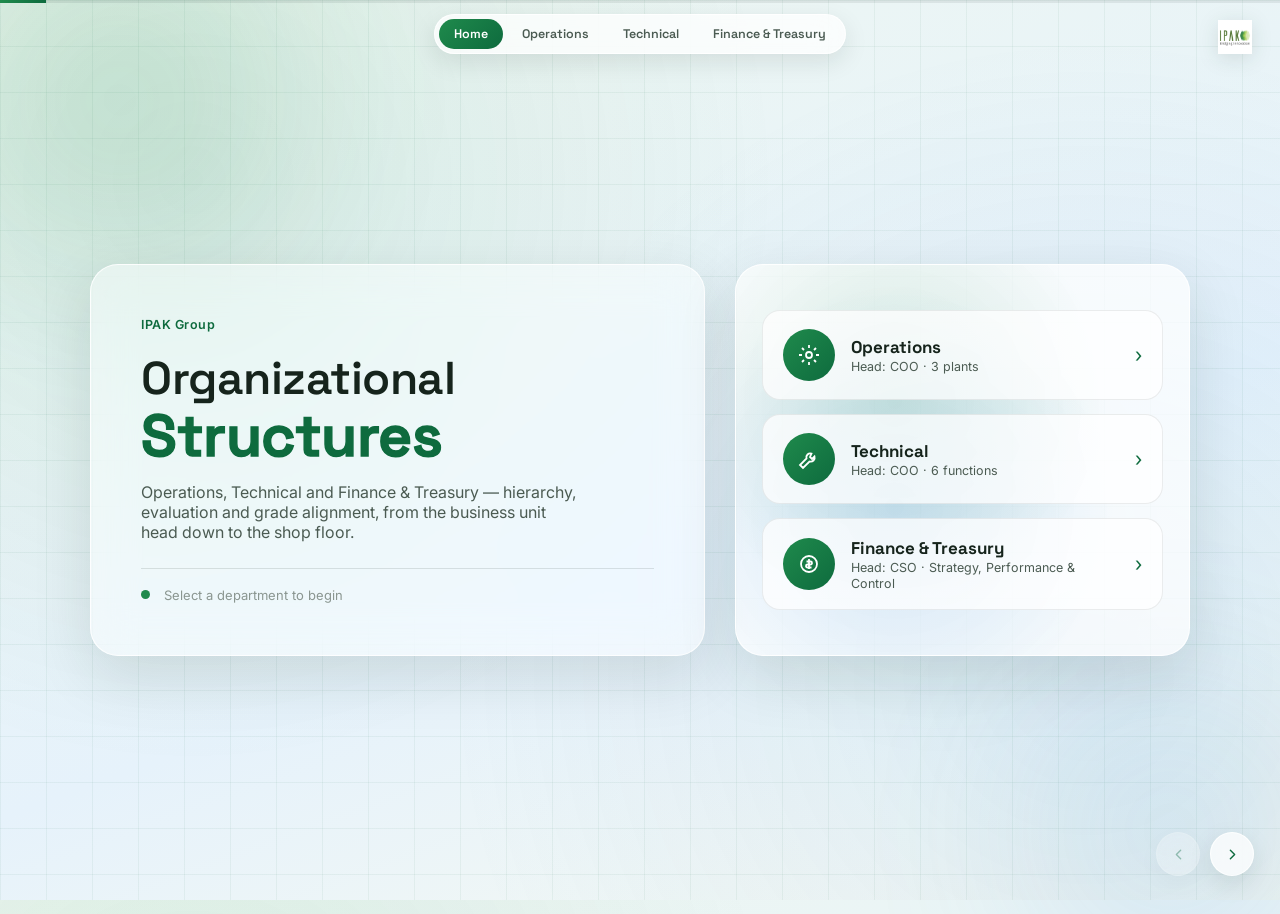
==== index.html @ 8508b347 "Add files via upload" ====
<!DOCTYPE html>
<html lang="en">
<head>
<meta charset="UTF-8">
<meta name="viewport" content="width=device-width, initial-scale=1, viewport-fit=cover">
<title>IPAK — Organizational Structures</title>
<link rel="preconnect" href="https://fonts.googleapis.com">
<link rel="preconnect" href="https://fonts.gstatic.com" crossorigin>
<link href="https://fonts.googleapis.com/css2?family=Space+Grotesk:wght@400;500;600;700&family=Inter:wght@400;500;600;700&display=swap" rel="stylesheet">
<style>
  :root{
    --bg-1:#eef7f1; --bg-2:#e6f2fb; --bg-3:#f7faf1;
    --glass: rgba(255,255,255,0.52);
    --glass-strong: rgba(255,255,255,0.74);
    --glass-border: rgba(255,255,255,0.85);
    --ink:#16241c; --ink-soft:#4b5b52; --ink-faint:#8a9690;
    --accent:#1f8a4c; --accent-2:#0e6b3e; --accent-light:#8fd6a8;
    --accent-soft: rgba(31,138,76,0.12);
    --line: rgba(22,36,28,0.12);
    --shadow: 0 20px 60px rgba(15,40,25,0.12);
    --blue:#3c8cdc;
    color-scheme: light;
  }
  :root[data-theme="dark"]{ --bg-1:#eef7f1; --bg-2:#e6f2fb; --bg-3:#f7faf1; }
  *{box-sizing:border-box; margin:0; padding:0;}
  html{ scroll-padding-top: env(safe-area-inset-top, 0px); height:100%; }
  body{
    height:100%; font-family:'Inter', system-ui, sans-serif; color:var(--ink);
    background:
      radial-gradient(circle at 15% 20%, rgba(31,138,76,0.10), transparent 45%),
      radial-gradient(circle at 85% 75%, rgba(60,140,220,0.10), transparent 50%),
      linear-gradient(160deg, var(--bg-1), var(--bg-2) 60%, var(--bg-3));
    overflow:hidden;
    padding-top: env(safe-area-inset-top, 0px);
    padding-bottom: env(safe-area-inset-bottom, 0px);
  }
  h1,h2,h3,.display{ font-family:'Space Grotesk', system-ui, sans-serif; font-weight:600; letter-spacing:-0.01em; }

  .blueprint-grid{ position:fixed; inset:0; z-index:0; pointer-events:none;
    background-image: linear-gradient(rgba(14,107,62,0.055) 1px, transparent 1px), linear-gradient(90deg, rgba(14,107,62,0.055) 1px, transparent 1px);
    background-size: 46px 46px; }
  .structure-mark{ position:fixed; left:-86px; top:50%; transform:translateY(-50%) rotate(-90deg); transform-origin:left center;
    font-family:'Space Grotesk',sans-serif; font-weight:700; font-size:132px; letter-spacing:0.1em;
    color:rgba(14,107,62,0.05); z-index:0; pointer-events:none; white-space:nowrap; }

  .blob{ position:fixed; border-radius:50%; filter:blur(70px); opacity:0.5; pointer-events:none; z-index:0; transition: transform 1.2s cubic-bezier(.2,.8,.2,1); }
  .blob-a{ width:520px; height:520px; top:-160px; left:-140px; background:radial-gradient(circle, rgba(31,138,76,0.35), transparent 70%); }
  .blob-b{ width:460px; height:460px; bottom:-160px; right:-120px; background:radial-gradient(circle, rgba(60,140,220,0.30), transparent 70%); }
  .blob-c{ width:340px; height:340px; top:40%; left:60%; background:radial-gradient(circle, rgba(31,138,76,0.18), transparent 70%); }

  .progress-rail{ position:fixed; top: env(safe-area-inset-top, 0px); left:0; right:0; height:3px; background:rgba(22,36,28,0.08); z-index:50; }
  .progress-fill{ height:100%; background:linear-gradient(90deg, var(--accent), var(--accent-2)); transition: width .5s cubic-bezier(.2,.8,.2,1); }

  .logo-mark{ position:fixed; top: calc(env(safe-area-inset-top, 0px) + 20px); right: 28px; z-index:60; }
  .logo-mark img{ height:34px; display:block; filter: drop-shadow(0 4px 10px rgba(15,40,25,0.12)); }

  .deck{ position:relative; height:100%; width:100%; z-index:1; }
  .slide{
    position:absolute; inset:0; display:flex; align-items:center; justify-content:center;
    padding: 86px 90px 66px; opacity:0; visibility:hidden;
    transform: translateY(18px) scale(0.99);
    transition: opacity .55s cubic-bezier(.2,.8,.2,1), transform .55s cubic-bezier(.2,.8,.2,1), visibility 0s linear .55s;
  }
  .slide.active{ opacity:1; visibility:visible; transform:translateY(0) scale(1); transition: opacity .55s cubic-bezier(.2,.8,.2,1), transform .55s cubic-bezier(.2,.8,.2,1), visibility 0s; }
  .card{
    width:100%; max-width:1220px; max-height:100%;
    background:var(--glass); border:1px solid var(--glass-border); border-radius:28px;
    backdrop-filter: blur(22px) saturate(140%); -webkit-backdrop-filter: blur(22px) saturate(140%);
    box-shadow: var(--shadow); padding:46px 58px; overflow-y:auto; position:relative;
  }
  .card::-webkit-scrollbar{ width:8px; }
  .card::-webkit-scrollbar-thumb{ background:rgba(22,36,28,0.15); border-radius:8px; }

  .eyebrow{ font-size:13px; color:var(--accent-2); font-weight:600; display:flex; align-items:center; gap:10px; margin-bottom:10px; }
  .eyebrow .num{ width:26px; height:26px; border-radius:8px; background:var(--accent-soft); display:flex; align-items:center; justify-content:center; font-size:12px; font-family:'Space Grotesk', sans-serif; font-weight:700; color:var(--accent-2); }
  .slide h2{ font-size:30px; line-height:1.15; margin-bottom:4px; color:var(--ink); }
  .slide .sub{ color:var(--ink-soft); font-size:14.5px; margin-bottom:22px; max-width:76ch; }

  /* ===== Title slide ===== */
  .s-title.s-title.s-title.s-title .card{ padding:0; background:transparent; border:none; box-shadow:none; backdrop-filter:none; overflow:visible; }
  .title-grid{ display:grid; grid-template-columns: 1.15fr 0.85fr; gap:30px; align-items:center; height:100%; max-height:600px; }
  .title-glass{ background:var(--glass); border:1px solid var(--glass-border); border-radius:28px; backdrop-filter: blur(22px) saturate(140%); -webkit-backdrop-filter: blur(22px) saturate(140%); box-shadow: var(--shadow); padding:52px 50px; }
  .title-mark{ font-size:12.5px; font-weight:600; color:var(--accent-2); letter-spacing:0.04em; margin-bottom:22px; }
  .s-title.s-title.s-title.s-title h1{ font-size:46px; line-height:1.08; color:var(--ink); margin-bottom:14px; }
  .s-title.s-title.s-title.s-title .title-sub{ font-size:16px; color:var(--ink-soft); max-width:44ch; margin-bottom:26px; }
  .title-foot{ display:flex; align-items:center; gap:14px; border-top:1px solid var(--line); padding-top:18px; }
  .title-foot .pip{ width:9px; height:9px; border-radius:50%; background:var(--accent); }
  .title-foot span{ font-size:13px; color:var(--ink-faint); }

  .s-title.s-title.s-title.s-title h1{ position:relative; }
  .s-title.s-title.s-title.s-title h1 .word-struct{ display:block; font-size:1.28em; color:var(--accent-2);
    -webkit-text-stroke: 1.5px var(--accent-2); position:relative; }
  .s-title.s-title.s-title.s-title h1 .word-struct .fill{ position:absolute; inset:0; overflow:hidden; width:0; color:var(--accent-2);
    -webkit-text-stroke:0; transition: width 1.3s cubic-bezier(.2,.8,.2,1) .3s; white-space:nowrap; }
  .slide.active .s-title.s-title.s-title.s-title h1 .word-struct .fill{ width:100%; }

  .tower-wrap{ display:flex; flex-direction:column; align-items:stretch; justify-content:center; gap:12px; background:var(--glass-strong); border:1px solid var(--glass-border); border-radius:28px; box-shadow: var(--shadow); padding:42px 40px; height:100%; position:relative; overflow:hidden; }
  .tower-wrap .tower-label{ font-family:'Space Grotesk',sans-serif; font-size:11.5px; letter-spacing:0.1em; color:var(--accent-2); font-weight:600; margin-bottom:8px; text-transform:uppercase; }
  .tower-bar{ height:24px; border-radius:6px; border:2px solid var(--accent); position:relative;
    background:repeating-linear-gradient(135deg, rgba(31,138,76,0.10) 0 6px, rgba(31,138,76,0.03) 6px 12px);
    transform: scaleX(0); transform-origin:left center; transition: transform .6s cubic-bezier(.2,.8,.2,1); }
  .slide.active .tower-bar{ transform: scaleX(1); }
  .tower-bar::before{ content:''; position:absolute; left:-10px; top:50%; width:8px; height:2px; background:var(--accent); }
  .tower-cap{ margin-top:10px; font-size:12px; color:var(--ink-faint); }

  /* ===== Icon grid (philosophy) ===== */
  .icon-grid{ display:grid; grid-template-columns:repeat(5,1fr); gap:16px; }
  .icon-card{
    background:var(--glass-strong); border:1px solid rgba(22,36,28,0.08); border-radius:18px;
    padding:22px 16px; text-align:center; display:flex; flex-direction:column; align-items:center; gap:12px;
    opacity:0; transform:translateY(14px); transition: opacity .5s ease, transform .5s ease;
  }
  .slide.active .icon-card{ opacity:1; transform:translateY(0); }
  .icon-card:nth-child(1){ transition-delay:.05s; } .icon-card:nth-child(2){ transition-delay:.13s; }
  .icon-card:nth-child(3){ transition-delay:.21s; } .icon-card:nth-child(4){ transition-delay:.29s; }
  .icon-card:nth-child(5){ transition-delay:.37s; }
  .icon-circle{ width:52px; height:52px; border-radius:50%; background:linear-gradient(135deg, var(--accent), var(--accent-2)); display:flex; align-items:center; justify-content:center; }
  .icon-circle svg{ width:24px; height:24px; stroke:#fff; fill:none; stroke-width:1.8; }
  .icon-card b{ font-family:'Space Grotesk',sans-serif; font-size:14px; color:var(--ink); font-weight:600; }
  .icon-card span{ font-size:12px; color:var(--ink-soft); line-height:1.4; }

  /* ===== Flow (organizational cascade) ===== */
  .flow2{ display:flex; flex-direction:column; gap:0; position:relative; }
  .flow2-line{ position:absolute; left:27px; top:26px; bottom:26px; width:2px; background:var(--line); }
  .flow2-line-fill{ position:absolute; left:27px; top:26px; width:2px; height:0; background:linear-gradient(var(--accent), var(--accent-2)); transition: height 1.3s cubic-bezier(.2,.8,.2,1); }
  .slide.active .flow2-line-fill{ height: calc(100% - 52px); }
  .flow2-step{ display:flex; align-items:center; gap:16px; padding:9px 0; position:relative; z-index:1;
    opacity:0; transform:translateX(-18px); transition: opacity .5s ease, transform .5s ease; }
  .slide.active .flow2-step{ opacity:1; transform:translateX(0); }
  .flow2-step .tier{ width:54px; height:54px; border-radius:14px; flex:0 0 auto; background:var(--glass-strong); border:2px solid var(--accent); color:var(--accent-2); display:flex; align-items:center; justify-content:center; font-family:'Space Grotesk', sans-serif; font-weight:700; font-size:12px; }
  .flow2-step .txt{ background:var(--glass-strong); border:1px solid rgba(22,36,28,0.08); border-radius:12px; padding:9px 16px; flex:1; }
  .flow2-step .txt b{ display:block; font-size:14px; color:var(--ink); font-family:'Space Grotesk',sans-serif; font-weight:600; }
  .flow2-step .txt span{ font-size:12px; color:var(--ink-soft); }

  /* ===== Pyramid (roles) ===== */
  .pyramid{ display:flex; flex-direction:column; align-items:center; gap:6px; }
  .pyr-row{
    display:flex; align-items:center; justify-content:center; gap:10px;
    padding:11px 22px; border-radius:12px; color:#fff;
    font-family:'Space Grotesk',sans-serif; font-weight:600; font-size:13.5px;
    box-shadow: 0 8px 20px rgba(15,40,25,0.12);
    transform: scaleX(0); transform-origin:center; transition: transform .5s cubic-bezier(.2,.8,.2,1);
  }
  .slide.active .pyr-row{ transform: scaleX(1); }
  .pyr-row span.name{ font-weight:400; font-size:12px; opacity:0.92; }
  .pyr-1{ width:34%; background:linear-gradient(90deg,#0e6b3e,#1f8a4c); }
  .pyr-2{ width:46%; background:linear-gradient(90deg,#15804a,#2b9a5c); }
  .pyr-3{ width:58%; background:linear-gradient(90deg,#1f8a4c,#3aa869); }
  .pyr-4{ width:72%; background:linear-gradient(90deg,#2b9a5c,#54b881); }
  .pyr-5{ width:88%; background:linear-gradient(90deg,#3aa869,#7cc99b); color:#0e2116; }
  .pyr-row.wrap{ flex-wrap:wrap; row-gap:4px; }

  /* ===== Vertical animated infographic (definitions) ===== */
  .vert-info{ position:relative; display:flex; flex-direction:column; gap:16px; }
  .vert-line{ position:absolute; left:21px; top:22px; bottom:22px; width:2px; background:var(--line); }
  .vert-line-fill{ position:absolute; left:21px; top:22px; width:2px; height:0; background:linear-gradient(var(--accent), var(--accent-2)); transition: height 1.5s cubic-bezier(.2,.8,.2,1); }
  .slide.active .vert-line-fill{ height: calc(100% - 44px); }
  .vinfo-item{ display:flex; gap:16px; align-items:flex-start; position:relative; z-index:1;
    opacity:0; transform:translateX(-22px); transition: opacity .5s ease, transform .5s ease; }
  .slide.active .vinfo-item{ opacity:1; transform:translateX(0); }
  .vinfo-node{ width:44px; height:44px; border-radius:50%; flex:0 0 auto;
    background:linear-gradient(135deg, var(--accent), var(--accent-2));
    display:flex; align-items:center; justify-content:center;
    box-shadow:0 8px 18px rgba(15,40,25,0.18);
    transform:scale(0.4); transition: transform .45s cubic-bezier(.34,1.56,.64,1); }
  .slide.active .vinfo-node{ transform:scale(1); }
  .vinfo-node svg{ width:20px; height:20px; stroke:#fff; fill:none; stroke-width:1.8; }
  .vinfo-content{ background:var(--glass-strong); border:1px solid rgba(22,36,28,0.08); border-radius:14px; padding:11px 18px; flex:1; }
  .vinfo-content b{ display:block; font-family:'Space Grotesk',sans-serif; font-weight:600; font-size:14px; color:var(--ink); margin-bottom:3px; }
  .vinfo-content span{ font-size:12.5px; color:var(--ink-soft); line-height:1.45; }

    /* ===== Title slide artwork (no text) ===== */
  .tower-wrap{ align-items:center; }
  .tower-wrap svg.tw-art.tw-hero{ display:block; width:100%; max-width:380px; height:auto; }
  .tw-hero .tw-beam{ stroke:url(#hBeam); }
  .slide.active .tw-hero:not(.on) .tw-slab{ opacity:0; transform:translateY(-34px); transition:none; }
  .slide.active .tw-hero:not(.on) .tw-beam{ opacity:0; animation:none; transition:none; }
  .slide.active .tw-hero:not(.on) .tw-packet{ animation:none; opacity:0; }

  /* ===== Slide 2: layered tower artwork ===== */
  .tw{ display:grid; grid-template-columns:430px 1fr; gap:8px; align-items:start; }
  .tw-art{ width:430px; height:390px; overflow:visible; }
  .tw-slab{ opacity:0; transform:translateY(-34px); transition:opacity .55s ease, transform .7s cubic-bezier(.34,1.3,.64,1); transition-delay:calc(var(--i) * .15s + .1s); }
  .slide.active .tw-slab{ opacity:1; transform:none; }
  .tw-beam{ stroke:url(#twBeam); stroke-width:3; stroke-dasharray:5 9; stroke-linecap:round; opacity:0; transition:opacity .6s ease .9s; }
  .slide.active .tw-beam{ opacity:1; animation:twDash 1.1s linear infinite; }
  @keyframes twDash{ to{ stroke-dashoffset:-14; } }
  .tw-packet{ fill:#fff; stroke:var(--accent); stroke-width:2; opacity:0; filter:drop-shadow(0 0 6px rgba(31,138,76,.8)); }
  .slide.active .tw-packet{ animation:twDrop 2.8s cubic-bezier(.5,0,.5,1) 1.3s infinite; }
  @keyframes twDrop{ 0%{ transform:translateY(0); opacity:0; } 10%{ opacity:1; } 90%{ opacity:1; } 100%{ transform:translateY(322px); opacity:0; } }
  .tw-list{ margin-top:13px; }
  .tw-row{ height:54px; display:flex; flex-direction:column; justify-content:center; padding-left:6px;
    opacity:0; transform:translateX(-14px); transition:opacity .5s ease, transform .5s ease; transition-delay:calc(var(--i) * .15s + .3s); }
  .slide.active .tw-row{ opacity:1; transform:none; }
  .tw-row b{ font-family:'Space Grotesk',sans-serif; font-weight:600; font-size:15.5px; color:var(--ink); }
  .tw-row span{ font-size:12.5px; color:var(--ink-soft); }
  .tw-n{ display:none; }
  @media (max-width:900px){
    .tw{ grid-template-columns:1fr; } .tw-art{ display:none; } .tw-list{ margin-top:0; }
    .tw-row{ flex-direction:row; align-items:center; gap:12px; flex-wrap:wrap; height:auto; padding:9px 0; }
    .tw-n{ display:flex; width:34px; height:34px; border-radius:10px; align-items:center; justify-content:center; background:var(--accent-soft); color:var(--accent-2); font:700 12px 'Space Grotesk',sans-serif; }
  }
  @media (prefers-reduced-motion: reduce){ .tw-slab,.tw-row,.tw-beam{ transition:none !important; } .tw-beam,.tw-packet{ animation:none !important; } }

  /* ===== Slide 3: vertical flow infographic ===== */
  .ig{ position:relative; display:flex; flex-direction:column; gap:10px; }
  .ig-spine{ position:absolute; left:20px; top:22px; bottom:22px; width:4px; border-radius:4px; background:var(--line); overflow:hidden; }
  .ig-spine::before{ content:''; position:absolute; left:0; right:0; top:0; height:0; background:linear-gradient(var(--accent), var(--accent-2)); transition:height 1.6s cubic-bezier(.2,.8,.2,1); }
  .slide.active .ig-spine::before{ height:100%; }
  .ig-spine::after{ content:''; position:absolute; left:0; right:0; top:-46px; height:46px; background:linear-gradient(transparent, rgba(255,255,255,.95), transparent); opacity:0; }
  .slide.active .ig-spine::after{ opacity:1; animation:igFlow 2.4s linear 1.6s infinite; }
  @keyframes igFlow{ from{ top:-46px; } to{ top:100%; } }
  .ig-row{ position:relative; z-index:1; display:grid; grid-template-columns:44px 1fr 250px; gap:16px; align-items:center;
    opacity:0; transform:translateY(-10px); transition:opacity .5s ease, transform .5s ease; transition-delay:calc(var(--i) * .16s + .1s); }
  .slide.active .ig-row{ opacity:1; transform:none; }
  .ig-node{ width:44px; height:44px; border-radius:50%; background:linear-gradient(135deg, var(--a), var(--b)); display:flex; align-items:center; justify-content:center;
    box-shadow:0 0 0 5px rgba(238,247,241,.92), 0 8px 18px rgba(15,40,25,.18); }
  .ig-node svg{ width:20px; height:20px; stroke:#fff; fill:none; stroke-width:1.8; }
  .ig-card{ background:var(--glass-strong); border:1px solid rgba(22,36,28,0.08); border-radius:14px; padding:10px 16px 11px; }
  .ig-card b{ display:block; font-family:'Space Grotesk',sans-serif; font-weight:600; font-size:14.5px; color:var(--ink); }
  .ig-card p{ font-size:12.5px; color:var(--ink-soft); line-height:1.4; margin:2px 0 8px; }
  .ig-scope{ display:flex; align-items:center; gap:10px; font-size:11.5px; color:var(--ink-faint); }
  .ig-bar{ flex:0 0 140px; height:6px; border-radius:6px; background:rgba(22,36,28,.08); overflow:hidden; }
  .ig-bar i{ display:block; height:100%; width:0; border-radius:6px; background:linear-gradient(90deg, var(--a), var(--b)); transition:width 1.1s cubic-bezier(.2,.8,.2,1); transition-delay:calc(var(--i) * .16s + .5s); }
  .slide.active .ig-bar i{ width:var(--w); }
  .ig-who{ display:flex; flex-wrap:wrap; gap:6px; }
  .ig-chip{ display:inline-flex; align-items:center; gap:6px; padding:3px 10px 3px 3px; border-radius:20px; background:var(--accent-soft); border:1px solid rgba(31,138,76,.18); font-size:12px; font-weight:600; color:var(--accent-2); }
  .ig-chip em{ font-style:normal; width:22px; height:22px; border-radius:50%; background:linear-gradient(135deg, var(--a), var(--b)); color:#fff; font-size:10px; display:flex; align-items:center; justify-content:center; font-family:'Space Grotesk',sans-serif; }
  .ig-chip.more{ padding:3px 10px; }
  @media (max-width:900px){ .ig-row{ grid-template-columns:44px 1fr; } .ig-who{ grid-column:2; } .ig-bar{ flex-basis:90px; } }
  @media (prefers-reduced-motion: reduce){ .ig-row,.ig-bar i,.ig-spine::before{ transition:none !important; } .ig-spine::after{ animation:none !important; opacity:0 !important; } }

  /* ===== KPI chips ===== */
  .kpi-tier{ margin-bottom:14px; opacity:0; transform:translateY(10px); transition: opacity .45s ease, transform .45s ease; }
  .slide.active .kpi-tier{ opacity:1; transform:translateY(0); }
  .kpi-tier .kpi-head{ display:flex; align-items:center; gap:10px; margin-bottom:8px; }
  .kpi-tier .kpi-head .dot{ width:8px; height:8px; border-radius:50%; background:var(--accent); }
  .kpi-tier .kpi-head b{ font-family:'Space Grotesk',sans-serif; font-size:13.5px; color:var(--ink); }
  .chip-row{ display:flex; flex-wrap:wrap; gap:8px; margin-left:18px; }
  .chip{ background:var(--accent-soft); color:var(--accent-2); font-size:12px; font-weight:600; padding:6px 12px; border-radius:20px; border:1px solid rgba(31,138,76,0.18); }

  /* ===== Grade ladder ===== */
  .ladder{ display:flex; flex-direction:column; gap:9px; }
  .ladder-row{ display:grid; grid-template-columns: 150px 1fr 210px; align-items:center; gap:14px;
    opacity:0; transform:translateX(-14px); transition: opacity .45s ease, transform .45s ease; }
  .slide.active .ladder-row{ opacity:1; transform:translateX(0); }
  .ladder-label{ font-family:'Space Grotesk',sans-serif; font-weight:600; font-size:12.5px; color:var(--ink); text-align:right; }
  .ladder-track{ height:20px; border-radius:10px; background:rgba(22,36,28,0.06); overflow:hidden; }
  .ladder-fill{ height:100%; border-radius:10px; width:0; background:linear-gradient(90deg, var(--accent-2), var(--accent)); transition: width 1.1s cubic-bezier(.2,.8,.2,1); display:flex; align-items:center; justify-content:flex-end; padding-right:10px; }
  .ladder-fill span{ font-size:10.5px; color:#fff; font-weight:600; white-space:nowrap; }
  .ladder-names{ font-size:11.5px; color:var(--ink-soft); }

  /* ===== Salary bars ===== */
  .salary-rows{ display:flex; flex-direction:column; gap:13px; }
  .sal-row{ display:grid; grid-template-columns:190px 1fr; gap:16px; align-items:center;
    opacity:0; transform:translateX(-14px); transition: opacity .45s ease, transform .45s ease; }
  .slide.active .sal-row{ opacity:1; transform:translateX(0); }
  .sal-label{ font-family:'Space Grotesk',sans-serif; font-weight:600; font-size:13px; color:var(--ink); }
  .sal-track{ position:relative; height:26px; border-radius:8px; background:rgba(22,36,28,0.06); }
  .sal-fill{ position:absolute; top:0; left:0; height:100%; border-radius:8px; width:0; background:linear-gradient(90deg, var(--accent-2), var(--accent-light)); transition: width 1.2s cubic-bezier(.2,.8,.2,1); }
  .sal-fill-label{ position:absolute; top:0; height:100%; display:flex; align-items:center; padding-left:10px; font-size:11.5px; font-weight:600; color:var(--ink); white-space:nowrap; }
  .note{ margin-top:16px; font-size:12px; color:var(--ink-faint); font-style:italic; }

  /* ===== org chart image slide ===== */
  .s-chart.s-chart.s-chart.s-chart .card{ padding:30px 34px; }
  .orgimg-wrap{ width:100%; overflow:auto; border-radius:16px; background:#fff; border:1px solid rgba(22,36,28,0.08);
    opacity:0; transform:scale(0.97); transition: opacity .7s ease .2s, transform .7s cubic-bezier(.2,.8,.2,1) .2s; }
  .slide.active .orgimg-wrap{ opacity:1; transform:scale(1); }
  .orgimg-wrap img{ width:100%; display:block; }
  .stat-row{ display:flex; gap:14px; margin-bottom:14px; }
  .stat-pill{ background:var(--glass-strong); border:1px solid rgba(22,36,28,0.08); border-radius:12px; padding:8px 16px; font-size:12.5px; color:var(--ink-soft); display:flex; align-items:center; gap:8px;
    opacity:0; transform:translateY(8px); transition: opacity .4s ease, transform .4s ease; }
  .slide.active .stat-pill{ opacity:1; transform:translateY(0); }
  .stat-pill:nth-child(1){ transition-delay:.05s; } .stat-pill:nth-child(2){ transition-delay:.13s; } .stat-pill:nth-child(3){ transition-delay:.21s; }
  .stat-pill b{ font-family:'Space Grotesk',sans-serif; color:var(--ink); font-size:15px; }

  /* ===== nav ===== */
  .nav{ position:fixed; right:26px; top:50%; transform:translateY(-50%); z-index:60; display:flex; flex-direction:column; gap:9px; }
  .dot{ width:9px; height:9px; border-radius:50%; background:rgba(22,36,28,0.18); border:none; cursor:pointer; padding:0; transition: all .3s; }
  .dot.on{ background:var(--accent); transform:scale(1.5); }
  .arrows{ position:fixed; right:26px; bottom: calc(env(safe-area-inset-bottom, 0px) + 24px); z-index:60; display:flex; gap:10px; }
  .arrow-btn{ width:44px; height:44px; border-radius:50%; background:var(--glass-strong); border:1px solid var(--glass-border); backdrop-filter: blur(14px); -webkit-backdrop-filter: blur(14px); display:flex; align-items:center; justify-content:center; cursor:pointer; box-shadow: 0 8px 24px rgba(15,40,25,0.10); transition: transform .2s; }
  .arrow-btn:hover{ transform:translateY(-2px); }
  .arrow-btn svg{ width:17px; height:17px; stroke:var(--accent-2); }
  .arrow-btn[disabled]{ opacity:0.35; cursor:default; }
  .arrow-btn[disabled]:hover{ transform:none; }
  .slide-count{ position:fixed; left:26px; bottom: calc(env(safe-area-inset-bottom, 0px) + 24px); z-index:60; font-size:12.5px; color:var(--ink-faint); font-family:'Space Grotesk', sans-serif; font-weight:500; }
  .slide-count b{ color:var(--ink); }

  @media (max-width: 900px){
    .slide{ padding:20px 14px 84px; }
    .card{ padding:26px 20px; border-radius:20px; }
    .title-grid{ grid-template-columns:1fr; }
    .s-title.s-title.s-title.s-title h1{ font-size:32px; }
    .icon-grid{ grid-template-columns:repeat(2,1fr); }
    .ladder-row{ grid-template-columns:96px 1fr; }
    .ladder-names{ grid-column: 2 / 3; }
    .sal-row{ grid-template-columns:1fr; }
    .nav{ display:none; }
    .arrows{ right:14px; }
    .logo-mark{ right:14px; }
  }
  @media (prefers-reduced-motion: reduce){ .slide,.blob,.tower-bar,.icon-card,.vinfo-item,.vert-line-fill,.flow2-step,.flow2-line-fill,.ladder-fill,.sal-fill,.orgimg-wrap,.kpi-tier{ transition:none !important; } }




/* ===== Modern tower ===== */
.tower-wrap::before{content:'';position:absolute;inset:0;pointer-events:none;background:radial-gradient(circle at 35% 62%,rgba(60,140,220,.20),transparent 58%),radial-gradient(circle at 35% 35%,rgba(31,138,76,.18),transparent 55%)}
.tower-wrap{padding:34px 26px}
.tower-wrap svg.tw-art.tw-hero.tx{position:relative;max-width:100%;cursor:pointer;filter:drop-shadow(0 18px 24px rgba(14,107,62,.18))}
.tx *{transform-box:fill-box;transform-origin:center}
.tx:not(.on) .tx-slab{opacity:0}
.tx:not(.on) .tx-beam,.tx:not(.on) .tx-packet,.tx:not(.on) .tx-packet2{opacity:0}
.tx.on .tx-slab{animation:txIn .95s cubic-bezier(.2,.8,.2,1) calc(var(--i)*.14s + .1s) both}
@keyframes txIn{0%{opacity:0;transform:translateY(-70px) scale(.9)}60%{opacity:1;transform:translateY(7px) scale(1)}100%{opacity:1;transform:none}}
.tx .tx-hov{transition:transform .7s cubic-bezier(.2,.8,.2,1)}
.tx:hover .tx-hov{transform:translateY(calc((var(--i) - 2.5) * 9px))}
.tx.on .tx-float{animation:txFloat 5.2s ease-in-out calc(var(--i) * -.75s) infinite}
@keyframes txFloat{0%,100%{transform:translateY(0)}50%{transform:translateY(-5px)}}
.tx-shadow{animation:txShadow 5.2s ease-in-out infinite}
@keyframes txShadow{0%,100%{transform:scaleX(1);opacity:1}50%{transform:scaleX(.9);opacity:.7}}
.tx-beam{stroke:url(#txBeam);stroke-width:2.2;stroke-dasharray:3 8;stroke-linecap:round;opacity:.9}
.tx.on .tx-beam{animation:txDash 1s linear infinite}
@keyframes txDash{to{stroke-dashoffset:-11}}
.tx-packet,.tx-packet2{opacity:0}
.tx.on .tx-packet{animation:txPkD 7.2s linear calc(1.5s + var(--k) * .07s) infinite}
.tx.on .tx-packet2{animation:txPkU 7.2s linear calc(1.5s + var(--k) * .07s) infinite}
@keyframes txPkD{0%{transform:translateY(0);opacity:0}2%{opacity:1}33%{transform:translateY(322px);opacity:1}35%,100%{transform:translateY(322px);opacity:0}}
@keyframes txPkU{0%,49%{transform:translateY(322px);opacity:0}50%{transform:translateY(322px);opacity:1}83%{transform:translateY(0);opacity:1}85%,100%{transform:translateY(0);opacity:0}}
.tx-glint,.tx-glint2,.tx-ring,.tx-pd,.tx-pu{opacity:0}
.tx-glint{mix-blend-mode:soft-light}
.tx.on .tx-glint{animation:txGl 7.2s ease-out calc(1.3s + var(--t)) infinite}
.tx.on .tx-glint2{animation:txGl2 7.2s ease-out calc(1.3s + var(--u)) infinite}
.tx.on .tx-ring{animation:txRg 7.2s ease-out calc(1.45s + var(--t)) infinite}
.tx.on .tx-pd{animation:txPl 7.2s ease-out calc(1.4s + var(--t)) infinite}
.tx.on .tx-pu{animation:txPl 7.2s ease-out calc(1.4s + var(--u)) infinite}
@keyframes txGl{0%,100%{opacity:0}3%{opacity:.85}12%{opacity:0}}
@keyframes txGl2{0%,100%{opacity:0}3%{opacity:.55}12%{opacity:0}}
@keyframes txRg{0%{transform:scale(.15);opacity:0}1%{opacity:.85}15%{transform:scale(1.06);opacity:0}100%{opacity:0}}
@keyframes txPl{0%{opacity:0}3%{opacity:1}14%{opacity:1}24%,100%{opacity:0}}
.tx:not(.on) .tx-lab{opacity:0}
.tx.on .tx-lab{animation:txLab .75s cubic-bezier(.2,.8,.2,1) calc(var(--i)*.14s + .55s) both}
@keyframes txLab{0%{opacity:0;transform:translateX(26px)}100%{opacity:1;transform:none}}
.tx.on .tx-popd{animation:txPop 7.2s cubic-bezier(.3,.9,.3,1) calc(1.3s + var(--t)) infinite}
.tx.on .tx-popu{animation:txPop 7.2s cubic-bezier(.3,.9,.3,1) calc(1.3s + var(--u)) infinite}
@keyframes txPop{0%{transform:none}3%,13%{transform:translateY(-10px) scale(1.035)}24%,100%{transform:none}}
.tx-lgd,.tx-lgu{opacity:.4}
.tx.on .tx-lgd{animation:txLgD 7.2s ease 1.5s infinite}
.tx.on .tx-lgu{animation:txLgU 7.2s ease 1.5s infinite}
@keyframes txLgD{0%{opacity:.4}2%,33%{opacity:1}37%,100%{opacity:.4}}
@keyframes txLgU{0%,48%{opacity:.4}50%,83%{opacity:1}87%,100%{opacity:.4}}
@media (prefers-reduced-motion:reduce){.tx *{animation:none!important;transition:none!important}.tx .tx-slab{opacity:1!important}}
.sal-fill-label{ color:#fff !important; text-shadow:0 1px 2px rgba(11,32,22,.45); }
.sal-fill{ background:linear-gradient(90deg, var(--accent-2), #3aa869); }
/* ig-wide */
@media (min-width:900px){ .ig-row{ grid-template-columns:44px minmax(0,1fr) minmax(0,46%) !important; align-items:center; } .ig-who{ grid-column:3 !important; align-content:center; } }
/* ig-compact */
.s-defs.s-defs.s-defs.s-defs .card{ padding:34px 50px; }
.s-defs.s-defs.s-defs.s-defs .sub{ margin-bottom:14px; }
.s-defs.s-defs.s-defs.s-defs .ig{ gap:7px; }
.s-defs.s-defs.s-defs.s-defs .ig-card{ position:relative; padding:8px 16px 9px; }
.s-defs.s-defs.s-defs.s-defs .ig-card b{ padding-right:150px; display:block; }
.s-defs.s-defs.s-defs.s-defs .ig-scope{ position:absolute; top:9px; right:16px; margin:0; }

/* ===== hub / tabs ===== */
.dept-tabs{ position:fixed; top:calc(env(safe-area-inset-top,0px) + 14px); left:50%; transform:translateX(-50%); z-index:61; display:flex; gap:4px; padding:4px; border-radius:999px; background:var(--glass-strong); border:1px solid var(--glass-border); backdrop-filter:blur(16px); -webkit-backdrop-filter:blur(16px); box-shadow:0 8px 24px rgba(15,40,25,.10); }
.dept-tab{ border:0; background:transparent; font:600 12.5px 'Space Grotesk',system-ui,sans-serif; color:var(--ink-soft); padding:7px 15px; border-radius:999px; cursor:pointer; white-space:nowrap; transition:background .25s,color .25s; }
.dept-tab:hover{ color:var(--ink); }
.dept-tab.on{ background:linear-gradient(135deg,var(--accent),var(--accent-2)); color:#fff; }
.hub-list{ display:flex; flex-direction:column; gap:14px; width:100%; position:relative; }
.hub-card{ display:flex; align-items:center; gap:16px; text-align:left; width:100%; border:1px solid rgba(22,36,28,.08); background:var(--glass-strong); border-radius:18px; padding:18px 20px; cursor:pointer; font-family:inherit; color:var(--ink); opacity:0; transform:translateX(20px); transition:opacity .5s ease, transform .5s ease, box-shadow .25s; }
.slide.active .hub-card{ opacity:1; transform:none; }
.slide.active .hub-card:nth-child(1){ transition-delay:.15s } .slide.active .hub-card:nth-child(2){ transition-delay:.27s } .slide.active .hub-card:nth-child(3){ transition-delay:.39s }
.hub-card:hover{ box-shadow:0 14px 34px rgba(15,40,25,.14); transform:translateX(-4px) !important; transition-delay:0s !important; }
.hub-card .icon-circle{ flex:none }
.hub-card b{ display:block; font-family:'Space Grotesk',sans-serif; font-size:17px; }
.hub-card span{ font-size:12.5px; color:var(--ink-soft); }
.hub-card i{ margin-left:auto; font-style:normal; color:var(--accent-2); font-size:20px; }
.hub-wrap{ display:flex; align-items:center; height:100%; }
@media (max-width:900px){ .dept-tabs{ left:12px; transform:none; max-width:calc(100% - 130px); overflow-x:auto; } .dept-tab{ padding:7px 11px; font-size:11.5px; } }
</style>
</head>
<body>

  <div class="blueprint-grid"></div>
  <div class="structure-mark">OPERATIONS</div>
  <div class="blob blob-a" id="blobA"></div>
  <div class="blob blob-b" id="blobB"></div>
  <div class="blob blob-c" id="blobC"></div>

  <div class="progress-rail"><div class="progress-fill" id="progressFill"></div></div>
  <div class="logo-mark"><img src="[data-uri]" alt="IPAK logo"></div>

  <div class="dept-tabs" id="deptTabs"><button class="dept-tab" data-goto="hub">Home</button><button class="dept-tab" data-goto="ops">Operations</button><button class="dept-tab" data-goto="tech">Technical</button><button class="dept-tab" data-goto="fin">Finance &amp; Treasury</button></div>
<div class="deck" id="deck">

    <!-- Slide 0 — Title, structure wordmark + layer graphic -->
    <section class="slide s-title" data-dept="hub" id="hub"><div class="card"><div class="title-grid"><div class="title-glass"><div class="title-mark">IPAK Group</div><h1>Organizational<span class="word-struct">Structures<span class="fill">Structures</span></span></h1><div class="title-sub">Operations, Technical and Finance &amp; Treasury — hierarchy, evaluation and grade alignment, from the business unit head down to the shop floor.</div><div class="title-foot"><div class="pip"></div><span>Select a department to begin</span></div></div><div class="tower-wrap"><div class="hub-list">
<button class="hub-card" data-goto="ops"><div class="icon-circle"><svg viewBox="0 0 24 24"><circle cx="12" cy="12" r="3"/><path d="M12 2v3M12 19v3M2 12h3M19 12h3M5 5l2 2M17 17l2 2M19 5l-2 2M7 17l-2 2"/></svg></div><div><b>Operations</b><span>Head: COO · 3 plants</span></div><i>›</i></button>
<button class="hub-card" data-goto="tech"><div class="icon-circle"><svg viewBox="0 0 24 24"><path d="M14.5 6.5a4 4 0 0 0-5 5L3 18l3 3 6.5-6.5a4 4 0 0 0 5-5l-2.5 2.5-2-2z"/></svg></div><div><b>Technical</b><span>Head: COO · 6 functions</span></div><i>›</i></button>
<button class="hub-card" data-goto="fin"><div class="icon-circle"><svg viewBox="0 0 24 24"><circle cx="12" cy="12" r="8"/><path d="M12 7v10M9.5 9.5h4a1.5 1.5 0 0 1 0 3h-3a1.5 1.5 0 0 0 0 3h4"/></svg></div><div><b>Finance &amp; Treasury</b><span>Head: CSO · Strategy, Performance &amp; Control</span></div><i>›</i></button>
</div></div></div></div></section>
<section class="slide s-title" data-dept="ops" id="ops-s0">
      <div class="card">
        <div class="title-grid">
          <div class="title-glass">
            <div class="title-mark">Operations Function — IPAK Group</div>
            <h1>Operations Organizational<span class="word-struct">Structure<span class="fill">Structure</span></span></h1>
            <div class="title-sub">Hierarchy, evaluation and grade alignment — from the COO down to plant-floor execution across IPAK | CPAK, PETPAK and GPAK.</div>
            <div class="title-foot"><div class="pip"></div><span>Operations Division</span></div>
          </div>
          <div class="tower-wrap"><svg class="tw-art tw-hero tx" viewBox="-10 0 460 415" aria-hidden="true" style="overflow:visible"><defs><linearGradient id="txBeam" gradientUnits="userSpaceOnUse" x1="0" y1="14" x2="0" y2="352"><stop offset="0" stop-color="#fff"/><stop offset="1" stop-color="#3c8cdc"/></linearGradient><radialGradient id="txSh"><stop offset="0" stop-color="#0b2016" stop-opacity=".30"/><stop offset="1" stop-color="#0b2016" stop-opacity="0"/></radialGradient><filter id="txGlow" x="-50%" y="-50%" width="200%" height="200%"><feGaussianBlur stdDeviation="3.2"/></filter><linearGradient id="tg5" x1="0" y1="0" x2="1" y2="1"><stop offset="0" stop-color="#bae6c9"/><stop offset=".55" stop-color="#8fd6a8"/><stop offset="1" stop-color="#7dc6b3"/></linearGradient><linearGradient id="lg5" x1="0" y1="0" x2="0" y2="1"><stop offset="0" stop-color="#72ae88"/><stop offset="1" stop-color="#4d7b5f"/></linearGradient><linearGradient id="rg5" x1="0" y1="0" x2="0" y2="1"><stop offset="0" stop-color="#84c79c"/><stop offset="1" stop-color="#659c79"/></linearGradient><linearGradient id="tg4" x1="0" y1="0" x2="1" y2="1"><stop offset="0" stop-color="#95d3b1"/><stop offset=".55" stop-color="#54b881"/><stop offset="1" stop-color="#4fae95"/></linearGradient><linearGradient id="lg4" x1="0" y1="0" x2="0" y2="1"><stop offset="0" stop-color="#449769"/><stop offset="1" stop-color="#306c4c"/></linearGradient><linearGradient id="rg4" x1="0" y1="0" x2="0" y2="1"><stop offset="0" stop-color="#4eac78"/><stop offset="1" stop-color="#3d875f"/></linearGradient><linearGradient id="tg3" x1="0" y1="0" x2="1" y2="1"><stop offset="0" stop-color="#7cc09a"/><stop offset=".55" stop-color="#2b9a5c"/><stop offset="1" stop-color="#2f9778"/></linearGradient><linearGradient id="lg3" x1="0" y1="0" x2="0" y2="1"><stop offset="0" stop-color="#247f4d"/><stop offset="1" stop-color="#1b5d39"/></linearGradient><linearGradient id="rg3" x1="0" y1="0" x2="0" y2="1"><stop offset="0" stop-color="#289056"/><stop offset="1" stop-color="#217346"/></linearGradient><linearGradient id="tg2" x1="0" y1="0" x2="1" y2="1"><stop offset="0" stop-color="#74b690"/><stop offset=".55" stop-color="#1f8a4c"/><stop offset="1" stop-color="#258a6c"/></linearGradient><linearGradient id="lg2" x1="0" y1="0" x2="0" y2="1"><stop offset="0" stop-color="#1b7340"/><stop offset="1" stop-color="#155531"/></linearGradient><linearGradient id="rg2" x1="0" y1="0" x2="0" y2="1"><stop offset="0" stop-color="#1d8248"/><stop offset="1" stop-color="#19683b"/></linearGradient><linearGradient id="tg1" x1="0" y1="0" x2="1" y2="1"><stop offset="0" stop-color="#6eb08f"/><stop offset=".55" stop-color="#15804a"/><stop offset="1" stop-color="#1e836a"/></linearGradient><linearGradient id="lg1" x1="0" y1="0" x2="0" y2="1"><stop offset="0" stop-color="#136b3f"/><stop offset="1" stop-color="#105030"/></linearGradient><linearGradient id="rg1" x1="0" y1="0" x2="0" y2="1"><stop offset="0" stop-color="#147846"/><stop offset="1" stop-color="#126139"/></linearGradient><linearGradient id="tg0" x1="0" y1="0" x2="1" y2="1"><stop offset="0" stop-color="#6aa387"/><stop offset=".55" stop-color="#0e6b3e"/><stop offset="1" stop-color="#187261"/></linearGradient><linearGradient id="lg0" x1="0" y1="0" x2="0" y2="1"><stop offset="0" stop-color="#0d5b35"/><stop offset="1" stop-color="#0c462a"/></linearGradient><linearGradient id="rg0" x1="0" y1="0" x2="0" y2="1"><stop offset="0" stop-color="#0e653b"/><stop offset="1" stop-color="#0d5331"/></linearGradient></defs><ellipse class="tx-shadow" cx="150" cy="376" rx="150" ry="13" fill="url(#txSh)"/><g class="tx-slab" style="--i:5"><g class="tx-hov" style="--i:5">
<g class="tx-lab" style="--i:5"><line x1="306" y1="310" x2="318" y2="310" stroke="#4b5b52" stroke-opacity=".35" stroke-dasharray="2 3"/><line class="tx-pd" style="--t:2.10s;--u:3.88s" x1="306" y1="310" x2="318" y2="310" stroke="#1f8a4c" stroke-width="1.8"/><line class="tx-pu" style="--t:2.10s;--u:3.88s" x1="306" y1="310" x2="318" y2="310" stroke="#3c8cdc" stroke-width="1.8"/><circle cx="306" cy="310" r="2.4" fill="#8fd6a8"/>
<rect x="322" y="293" width="122" height="34" rx="17" fill="#fff" fill-opacity=".62" stroke="#16241c" stroke-opacity=".10"/>
<rect class="tx-pd" style="--t:2.10s;--u:3.88s" x="322" y="293" width="122" height="34" rx="17" fill="#1f8a4c" fill-opacity=".20" stroke="#1f8a4c" stroke-width="1.4"/>
<rect class="tx-pu" style="--t:2.10s;--u:3.88s" x="322" y="293" width="122" height="34" rx="17" fill="#3c8cdc" fill-opacity=".22" stroke="#3c8cdc" stroke-width="1.4"/>
<text x="337" y="308" font-family="Space Grotesk,sans-serif" font-weight="700" font-size="12.5" fill="#16241c">Sub-Section</text>
<text x="337" y="321" font-family="Inter,sans-serif" font-size="9.5" fill="#4b5b52">Incharge</text>
</g><g class="tx-popd" style="--t:2.10s;--u:3.88s"><g class="tx-popu" style="--t:2.10s;--u:3.88s"><g class="tx-float" style="--i:5">
<polygon points="0,310 150,355 150,367 0,322" fill="url(#lg5)"/>
<polygon points="300,310 150,355 150,367 300,322" fill="url(#rg5)"/>
<polygon points="150,265 300,310 150,355 0,310" fill="url(#tg5)"/>
<polygon points="150,282.1 243.0,310 150,337.9 57.0,310" fill="none" stroke="#fff" stroke-opacity=".28" stroke-width=".8"/>
<polyline points="0,310 150,355 300,310" fill="none" stroke="#fff" stroke-opacity=".7" stroke-width="1.2" stroke-linejoin="round"/>
<polygon class="tx-glint" style="--t:2.10s;--u:3.88s" points="150,265 300,310 150,355 0,310" fill="#fff"/>
<polygon class="tx-glint2" style="--t:2.10s;--u:3.88s" points="150,265 300,310 150,355 0,310" fill="#3c8cdc"/>
<ellipse class="tx-ring" style="--t:2.10s;--u:3.88s" cx="150" cy="310" rx="135.0" ry="40.5" fill="none" stroke="#fff" stroke-width="1.6"/>
</g></g></g></g></g><g class="tx-slab" style="--i:4"><g class="tx-hov" style="--i:4">
<g class="tx-lab" style="--i:4"><line x1="287" y1="256" x2="318" y2="256" stroke="#4b5b52" stroke-opacity=".35" stroke-dasharray="2 3"/><line class="tx-pd" style="--t:1.70s;--u:4.28s" x1="287" y1="256" x2="318" y2="256" stroke="#1f8a4c" stroke-width="1.8"/><line class="tx-pu" style="--t:1.70s;--u:4.28s" x1="287" y1="256" x2="318" y2="256" stroke="#3c8cdc" stroke-width="1.8"/><circle cx="287" cy="256" r="2.4" fill="#54b881"/>
<rect x="322" y="239" width="122" height="34" rx="17" fill="#fff" fill-opacity=".62" stroke="#16241c" stroke-opacity=".10"/>
<rect class="tx-pd" style="--t:1.70s;--u:4.28s" x="322" y="239" width="122" height="34" rx="17" fill="#1f8a4c" fill-opacity=".20" stroke="#1f8a4c" stroke-width="1.4"/>
<rect class="tx-pu" style="--t:1.70s;--u:4.28s" x="322" y="239" width="122" height="34" rx="17" fill="#3c8cdc" fill-opacity=".22" stroke="#3c8cdc" stroke-width="1.4"/>
<text x="337" y="254" font-family="Space Grotesk,sans-serif" font-weight="700" font-size="12.5" fill="#16241c">Team Lead</text>
<text x="337" y="267" font-family="Inter,sans-serif" font-size="9.5" fill="#4b5b52">Line Team Lead</text>
</g><g class="tx-popd" style="--t:1.70s;--u:4.28s"><g class="tx-popu" style="--t:1.70s;--u:4.28s"><g class="tx-float" style="--i:4">
<polygon points="19,256 150,295.3 150,307.3 19,268" fill="url(#lg4)"/>
<polygon points="281,256 150,295.3 150,307.3 281,268" fill="url(#rg4)"/>
<polygon points="150,216.7 281,256 150,295.3 19,256" fill="url(#tg4)"/>
<polygon points="150,231.6 231.2,256 150,280.4 68.8,256" fill="none" stroke="#fff" stroke-opacity=".28" stroke-width=".8"/>
<polyline points="19,256 150,295.3 281,256" fill="none" stroke="#fff" stroke-opacity=".7" stroke-width="1.2" stroke-linejoin="round"/>
<polygon class="tx-glint" style="--t:1.70s;--u:4.28s" points="150,216.7 281,256 150,295.3 19,256" fill="#fff"/>
<polygon class="tx-glint2" style="--t:1.70s;--u:4.28s" points="150,216.7 281,256 150,295.3 19,256" fill="#3c8cdc"/>
<ellipse class="tx-ring" style="--t:1.70s;--u:4.28s" cx="150" cy="256" rx="117.9" ry="35.4" fill="none" stroke="#fff" stroke-width="1.6"/>
</g></g></g></g></g><g class="tx-slab" style="--i:3"><g class="tx-hov" style="--i:3">
<g class="tx-lab" style="--i:3"><line x1="268" y1="202" x2="318" y2="202" stroke="#4b5b52" stroke-opacity=".35" stroke-dasharray="2 3"/><line class="tx-pd" style="--t:1.30s;--u:4.68s" x1="268" y1="202" x2="318" y2="202" stroke="#1f8a4c" stroke-width="1.8"/><line class="tx-pu" style="--t:1.30s;--u:4.68s" x1="268" y1="202" x2="318" y2="202" stroke="#3c8cdc" stroke-width="1.8"/><circle cx="268" cy="202" r="2.4" fill="#2b9a5c"/>
<rect x="322" y="185" width="122" height="34" rx="17" fill="#fff" fill-opacity=".62" stroke="#16241c" stroke-opacity=".10"/>
<rect class="tx-pd" style="--t:1.30s;--u:4.68s" x="322" y="185" width="122" height="34" rx="17" fill="#1f8a4c" fill-opacity=".20" stroke="#1f8a4c" stroke-width="1.4"/>
<rect class="tx-pu" style="--t:1.30s;--u:4.68s" x="322" y="185" width="122" height="34" rx="17" fill="#3c8cdc" fill-opacity=".22" stroke="#3c8cdc" stroke-width="1.4"/>
<text x="337" y="200" font-family="Space Grotesk,sans-serif" font-weight="700" font-size="12.5" fill="#16241c">Section</text>
<text x="337" y="213" font-family="Inter,sans-serif" font-size="9.5" fill="#4b5b52">Section Head</text>
</g><g class="tx-popd" style="--t:1.30s;--u:4.68s"><g class="tx-popu" style="--t:1.30s;--u:4.68s"><g class="tx-float" style="--i:3">
<polygon points="38,202 150,235.6 150,247.6 38,214" fill="url(#lg3)"/>
<polygon points="262,202 150,235.6 150,247.6 262,214" fill="url(#rg3)"/>
<polygon points="150,168.4 262,202 150,235.6 38,202" fill="url(#tg3)"/>
<polygon points="150,181.2 219.4,202 150,222.8 80.6,202" fill="none" stroke="#fff" stroke-opacity=".28" stroke-width=".8"/>
<polyline points="38,202 150,235.6 262,202" fill="none" stroke="#fff" stroke-opacity=".7" stroke-width="1.2" stroke-linejoin="round"/>
<polygon class="tx-glint" style="--t:1.30s;--u:4.68s" points="150,168.4 262,202 150,235.6 38,202" fill="#fff"/>
<polygon class="tx-glint2" style="--t:1.30s;--u:4.68s" points="150,168.4 262,202 150,235.6 38,202" fill="#3c8cdc"/>
<ellipse class="tx-ring" style="--t:1.30s;--u:4.68s" cx="150" cy="202" rx="100.8" ry="30.2" fill="none" stroke="#fff" stroke-width="1.6"/>
</g></g></g></g></g><g class="tx-slab" style="--i:2"><g class="tx-hov" style="--i:2">
<g class="tx-lab" style="--i:2"><line x1="249" y1="148" x2="318" y2="148" stroke="#4b5b52" stroke-opacity=".35" stroke-dasharray="2 3"/><line class="tx-pd" style="--t:0.90s;--u:5.08s" x1="249" y1="148" x2="318" y2="148" stroke="#1f8a4c" stroke-width="1.8"/><line class="tx-pu" style="--t:0.90s;--u:5.08s" x1="249" y1="148" x2="318" y2="148" stroke="#3c8cdc" stroke-width="1.8"/><circle cx="249" cy="148" r="2.4" fill="#1f8a4c"/>
<rect x="322" y="131" width="122" height="34" rx="17" fill="#fff" fill-opacity=".62" stroke="#16241c" stroke-opacity=".10"/>
<rect class="tx-pd" style="--t:0.90s;--u:5.08s" x="322" y="131" width="122" height="34" rx="17" fill="#1f8a4c" fill-opacity=".20" stroke="#1f8a4c" stroke-width="1.4"/>
<rect class="tx-pu" style="--t:0.90s;--u:5.08s" x="322" y="131" width="122" height="34" rx="17" fill="#3c8cdc" fill-opacity=".22" stroke="#3c8cdc" stroke-width="1.4"/>
<text x="337" y="146" font-family="Space Grotesk,sans-serif" font-weight="700" font-size="12.5" fill="#16241c">Function</text>
<text x="337" y="159" font-family="Inter,sans-serif" font-size="9.5" fill="#4b5b52">Plant Head</text>
</g><g class="tx-popd" style="--t:0.90s;--u:5.08s"><g class="tx-popu" style="--t:0.90s;--u:5.08s"><g class="tx-float" style="--i:2">
<polygon points="57,148 150,175.9 150,187.9 57,160" fill="url(#lg2)"/>
<polygon points="243,148 150,175.9 150,187.9 243,160" fill="url(#rg2)"/>
<polygon points="150,120.1 243,148 150,175.9 57,148" fill="url(#tg2)"/>
<polygon points="150,130.7 207.7,148 150,165.3 92.3,148" fill="none" stroke="#fff" stroke-opacity=".28" stroke-width=".8"/>
<polyline points="57,148 150,175.9 243,148" fill="none" stroke="#fff" stroke-opacity=".7" stroke-width="1.2" stroke-linejoin="round"/>
<polygon class="tx-glint" style="--t:0.90s;--u:5.08s" points="150,120.1 243,148 150,175.9 57,148" fill="#fff"/>
<polygon class="tx-glint2" style="--t:0.90s;--u:5.08s" points="150,120.1 243,148 150,175.9 57,148" fill="#3c8cdc"/>
<ellipse class="tx-ring" style="--t:0.90s;--u:5.08s" cx="150" cy="148" rx="83.7" ry="25.1" fill="none" stroke="#fff" stroke-width="1.6"/>
</g></g></g></g></g><g class="tx-slab" style="--i:1"><g class="tx-hov" style="--i:1">
<g class="tx-lab" style="--i:1"><line x1="230" y1="94" x2="318" y2="94" stroke="#4b5b52" stroke-opacity=".35" stroke-dasharray="2 3"/><line class="tx-pd" style="--t:0.50s;--u:5.47s" x1="230" y1="94" x2="318" y2="94" stroke="#1f8a4c" stroke-width="1.8"/><line class="tx-pu" style="--t:0.50s;--u:5.47s" x1="230" y1="94" x2="318" y2="94" stroke="#3c8cdc" stroke-width="1.8"/><circle cx="230" cy="94" r="2.4" fill="#15804a"/>
<rect x="322" y="77" width="122" height="34" rx="17" fill="#fff" fill-opacity=".62" stroke="#16241c" stroke-opacity=".10"/>
<rect class="tx-pd" style="--t:0.50s;--u:5.47s" x="322" y="77" width="122" height="34" rx="17" fill="#1f8a4c" fill-opacity=".20" stroke="#1f8a4c" stroke-width="1.4"/>
<rect class="tx-pu" style="--t:0.50s;--u:5.47s" x="322" y="77" width="122" height="34" rx="17" fill="#3c8cdc" fill-opacity=".22" stroke="#3c8cdc" stroke-width="1.4"/>
<text x="337" y="92" font-family="Space Grotesk,sans-serif" font-weight="700" font-size="12.5" fill="#16241c">Division</text>
<text x="337" y="105" font-family="Inter,sans-serif" font-size="9.5" fill="#4b5b52">Group Head</text>
</g><g class="tx-popd" style="--t:0.50s;--u:5.47s"><g class="tx-popu" style="--t:0.50s;--u:5.47s"><g class="tx-float" style="--i:1">
<polygon points="76,94 150,116.2 150,128.2 76,106" fill="url(#lg1)"/>
<polygon points="224,94 150,116.2 150,128.2 224,106" fill="url(#rg1)"/>
<polygon points="150,71.8 224,94 150,116.2 76,94" fill="url(#tg1)"/>
<polygon points="150,80.2 195.9,94 150,107.8 104.1,94" fill="none" stroke="#fff" stroke-opacity=".28" stroke-width=".8"/>
<polyline points="76,94 150,116.2 224,94" fill="none" stroke="#fff" stroke-opacity=".7" stroke-width="1.2" stroke-linejoin="round"/>
<polygon class="tx-glint" style="--t:0.50s;--u:5.47s" points="150,71.8 224,94 150,116.2 76,94" fill="#fff"/>
<polygon class="tx-glint2" style="--t:0.50s;--u:5.47s" points="150,71.8 224,94 150,116.2 76,94" fill="#3c8cdc"/>
<ellipse class="tx-ring" style="--t:0.50s;--u:5.47s" cx="150" cy="94" rx="66.6" ry="20.0" fill="none" stroke="#fff" stroke-width="1.6"/>
</g></g></g></g></g><g class="tx-slab" style="--i:0"><g class="tx-hov" style="--i:0">
<g class="tx-lab" style="--i:0"><line x1="211" y1="40" x2="318" y2="40" stroke="#4b5b52" stroke-opacity=".35" stroke-dasharray="2 3"/><line class="tx-pd" style="--t:0.10s;--u:5.87s" x1="211" y1="40" x2="318" y2="40" stroke="#1f8a4c" stroke-width="1.8"/><line class="tx-pu" style="--t:0.10s;--u:5.87s" x1="211" y1="40" x2="318" y2="40" stroke="#3c8cdc" stroke-width="1.8"/><circle cx="211" cy="40" r="2.4" fill="#0e6b3e"/>
<rect x="322" y="23" width="122" height="34" rx="17" fill="#fff" fill-opacity=".62" stroke="#16241c" stroke-opacity=".10"/>
<rect class="tx-pd" style="--t:0.10s;--u:5.87s" x="322" y="23" width="122" height="34" rx="17" fill="#1f8a4c" fill-opacity=".20" stroke="#1f8a4c" stroke-width="1.4"/>
<rect class="tx-pu" style="--t:0.10s;--u:5.87s" x="322" y="23" width="122" height="34" rx="17" fill="#3c8cdc" fill-opacity=".22" stroke="#3c8cdc" stroke-width="1.4"/>
<text x="337" y="38" font-family="Space Grotesk,sans-serif" font-weight="700" font-size="12.5" fill="#16241c">Business Unit</text>
<text x="337" y="51" font-family="Inter,sans-serif" font-size="9.5" fill="#4b5b52">COO</text>
</g><g class="tx-popd" style="--t:0.10s;--u:5.87s"><g class="tx-popu" style="--t:0.10s;--u:5.87s"><g class="tx-float" style="--i:0">
<polygon points="95,40 150,56.5 150,68.5 95,52" fill="url(#lg0)"/>
<polygon points="205,40 150,56.5 150,68.5 205,52" fill="url(#rg0)"/>
<polygon points="150,23.5 205,40 150,56.5 95,40" fill="url(#tg0)"/>
<polygon points="150,29.8 184.1,40 150,50.2 115.9,40" fill="none" stroke="#fff" stroke-opacity=".28" stroke-width=".8"/>
<polyline points="95,40 150,56.5 205,40" fill="none" stroke="#fff" stroke-opacity=".7" stroke-width="1.2" stroke-linejoin="round"/>
<polygon class="tx-glint" style="--t:0.10s;--u:5.87s" points="150,23.5 205,40 150,56.5 95,40" fill="#fff"/>
<polygon class="tx-glint2" style="--t:0.10s;--u:5.87s" points="150,23.5 205,40 150,56.5 95,40" fill="#3c8cdc"/>
<ellipse class="tx-ring" style="--t:0.10s;--u:5.87s" cx="150" cy="40" rx="49.5" ry="14.8" fill="none" stroke="#fff" stroke-width="1.6"/>
</g></g></g></g></g><line class="tx-beam" x1="150" y1="14" x2="150" y2="352"/><g class="tx-packet" style="--k:4"><circle cx="150" cy="26" r="2.2" fill="#8fd6a8" opacity="0.20"/></g><g class="tx-packet" style="--k:3"><circle cx="150" cy="26" r="2.9" fill="#8fd6a8" opacity="0.30"/></g><g class="tx-packet" style="--k:2"><circle cx="150" cy="26" r="3.6" fill="#8fd6a8" opacity="0.40"/></g><g class="tx-packet" style="--k:1"><circle cx="150" cy="26" r="4.3" fill="#8fd6a8" opacity="0.50"/></g><g class="tx-packet" style="--k:0"><circle cx="150" cy="26" r="13" fill="#8fd6a8" opacity=".35" filter="url(#txGlow)"/><circle cx="150" cy="26" r="5" fill="#fff" stroke="#1f8a4c" stroke-width="2"/></g><g class="tx-packet2" style="--k:4"><circle cx="150" cy="26" r="2.2" fill="#3c8cdc" opacity="0.20"/></g><g class="tx-packet2" style="--k:3"><circle cx="150" cy="26" r="2.9" fill="#3c8cdc" opacity="0.30"/></g><g class="tx-packet2" style="--k:2"><circle cx="150" cy="26" r="3.6" fill="#3c8cdc" opacity="0.40"/></g><g class="tx-packet2" style="--k:1"><circle cx="150" cy="26" r="4.3" fill="#3c8cdc" opacity="0.50"/></g><g class="tx-packet2" style="--k:0"><circle cx="150" cy="26" r="13" fill="#3c8cdc" opacity=".35" filter="url(#txGlow)"/><circle cx="150" cy="26" r="5" fill="#3c8cdc" stroke="#fff" stroke-width="2"/></g><g class="tx-legend"><g class="tx-lgd"><circle cx="20" cy="404" r="4.5" fill="#fff" stroke="#1f8a4c" stroke-width="2"/><text x="30" y="408" font-family="Inter,sans-serif" font-size="10.5" fill="#4b5b52">Orders flow down</text></g><g class="tx-lgu"><circle cx="160" cy="404" r="4.5" fill="#3c8cdc" stroke="#fff" stroke-width="1.5"/><text x="170" y="408" font-family="Inter,sans-serif" font-size="10.5" fill="#4b5b52">Reports flow up</text></g></g></svg></div>
        </div>
      </div>
    </section>
<section class="slide" data-dept="ops" id="ops-s1">
      <div class="card">
        <div class="eyebrow"><span class="num">1</span>Operations Structure Concept</div>
        <h2>Five principles behind the structure</h2>
        <div class="sub">What shapes how Operations is organized, top to bottom.</div>
        <div class="icon-grid">
          <div class="icon-card"><div class="icon-circle"><svg viewBox="0 0 24 24"><circle cx="12" cy="12" r="8"/><circle cx="12" cy="12" r="3"/></svg></div><b>Plant-wise ownership</b><span>One Plant Head each for IPAK|CPAK, PETPAK, GPAK</span></div>
          <div class="icon-card"><div class="icon-circle"><svg viewBox="0 0 24 24"><path d="M9 3v18M15 3v18M4 8h5M15 8h5M4 16h5M15 16h5"/></svg></div><b>Filmline vs. Offline</b><span>Film production separated from slitting, packing &amp; carpentry</span></div>
          <div class="icon-card"><div class="icon-circle"><svg viewBox="0 0 24 24"><path d="M8 4h8M8 20h8M12 4v16M4 12h4M16 12h4"/></svg></div><b>Shift-based accountability</b><span>Every line run by 4 shift incharges under a Team Lead</span></div>
          <div class="icon-card"><div class="icon-circle"><svg viewBox="0 0 24 24"><path d="M12 2v6M12 16v6M4.9 4.9l4.2 4.2M14.9 14.9l4.2 4.2M2 12h6M16 12h6M4.9 19.1l4.2-4.2M14.9 9.1l4.2-4.2"/></svg></div><b>Shared IPAK | CPAK lines</b><span>Filmline, silo &amp; offline sections serve both brands</span></div>
          <div class="icon-card"><div class="icon-circle"><svg viewBox="0 0 24 24"><path d="M4 6h16M4 12h16M4 18h10"/></svg></div><b>Standardized grading</b><span>SM · MM · JM banding with a ceiling at every tier</span></div>
        </div>
      </div>
    </section>
<section class="slide" data-dept="ops" id="ops-s2">
      <div class="card">
        <div class="eyebrow"><span class="num">2</span>Organizational Flow</div>
        <h2>Six tiers, COO to plant floor</h2>
        <div class="sub">How decisions cascade through Operations.</div>
        <div class="tw"><svg class="tw-art" viewBox="0 0 430 390" role="img" aria-label="Six stacked tiers from Business Unit down to unit-level sub-section"><defs><linearGradient id="twBeam" x1="0" y1="0" x2="0" y2="1"><stop offset="0" stop-color="#8fd6a8"/><stop offset="1" stop-color="#3c8cdc"/></linearGradient><linearGradient id="twSheen" x1="0" y1="0" x2="1" y2="1"><stop offset="0" stop-color="#fff" stop-opacity=".32"/><stop offset="1" stop-color="#fff" stop-opacity="0"/></linearGradient></defs><g class="tw-slab" style="--i:5"><line x1="308.0" y1="310" x2="422" y2="310" stroke="#8a9690" stroke-width="1" stroke-dasharray="2 4"/><circle cx="422" cy="310" r="3" fill="#8fd6a8"/><polygon points="0.0,310 150,355.0 150,367.0 0.0,322" fill="#8fd6a8"/><polygon points="0.0,310 150,355.0 150,367.0 0.0,322" fill="#0b2016" opacity=".28"/><polygon points="300.0,310 150,355.0 150,367.0 300.0,322" fill="#8fd6a8"/><polygon points="300.0,310 150,355.0 150,367.0 300.0,322" fill="#0b2016" opacity=".12"/><polygon points="150,265.0 300.0,310 150,355.0 0.0,310" fill="#8fd6a8"/><polygon points="150,265.0 300.0,310 150,355.0 0.0,310" fill="url(#twSheen)"/></g><g class="tw-slab" style="--i:4"><line x1="289.0" y1="256" x2="422" y2="256" stroke="#8a9690" stroke-width="1" stroke-dasharray="2 4"/><circle cx="422" cy="256" r="3" fill="#54b881"/><polygon points="19.0,256 150,295.3 150,307.3 19.0,268" fill="#54b881"/><polygon points="19.0,256 150,295.3 150,307.3 19.0,268" fill="#0b2016" opacity=".28"/><polygon points="281.0,256 150,295.3 150,307.3 281.0,268" fill="#54b881"/><polygon points="281.0,256 150,295.3 150,307.3 281.0,268" fill="#0b2016" opacity=".12"/><polygon points="150,216.7 281.0,256 150,295.3 19.0,256" fill="#54b881"/><polygon points="150,216.7 281.0,256 150,295.3 19.0,256" fill="url(#twSheen)"/></g><g class="tw-slab" style="--i:3"><line x1="270.0" y1="202" x2="422" y2="202" stroke="#8a9690" stroke-width="1" stroke-dasharray="2 4"/><circle cx="422" cy="202" r="3" fill="#2b9a5c"/><polygon points="38.0,202 150,235.6 150,247.6 38.0,214" fill="#2b9a5c"/><polygon points="38.0,202 150,235.6 150,247.6 38.0,214" fill="#0b2016" opacity=".28"/><polygon points="262.0,202 150,235.6 150,247.6 262.0,214" fill="#2b9a5c"/><polygon points="262.0,202 150,235.6 150,247.6 262.0,214" fill="#0b2016" opacity=".12"/><polygon points="150,168.4 262.0,202 150,235.6 38.0,202" fill="#2b9a5c"/><polygon points="150,168.4 262.0,202 150,235.6 38.0,202" fill="url(#twSheen)"/></g><g class="tw-slab" style="--i:2"><line x1="251.0" y1="148" x2="422" y2="148" stroke="#8a9690" stroke-width="1" stroke-dasharray="2 4"/><circle cx="422" cy="148" r="3" fill="#1f8a4c"/><polygon points="57.0,148 150,175.9 150,187.9 57.0,160" fill="#1f8a4c"/><polygon points="57.0,148 150,175.9 150,187.9 57.0,160" fill="#0b2016" opacity=".28"/><polygon points="243.0,148 150,175.9 150,187.9 243.0,160" fill="#1f8a4c"/><polygon points="243.0,148 150,175.9 150,187.9 243.0,160" fill="#0b2016" opacity=".12"/><polygon points="150,120.1 243.0,148 150,175.9 57.0,148" fill="#1f8a4c"/><polygon points="150,120.1 243.0,148 150,175.9 57.0,148" fill="url(#twSheen)"/></g><g class="tw-slab" style="--i:1"><line x1="232.0" y1="94" x2="422" y2="94" stroke="#8a9690" stroke-width="1" stroke-dasharray="2 4"/><circle cx="422" cy="94" r="3" fill="#15804a"/><polygon points="76.0,94 150,116.2 150,128.2 76.0,106" fill="#15804a"/><polygon points="76.0,94 150,116.2 150,128.2 76.0,106" fill="#0b2016" opacity=".28"/><polygon points="224.0,94 150,116.2 150,128.2 224.0,106" fill="#15804a"/><polygon points="224.0,94 150,116.2 150,128.2 224.0,106" fill="#0b2016" opacity=".12"/><polygon points="150,71.8 224.0,94 150,116.2 76.0,94" fill="#15804a"/><polygon points="150,71.8 224.0,94 150,116.2 76.0,94" fill="url(#twSheen)"/></g><g class="tw-slab" style="--i:0"><line x1="213.0" y1="40" x2="422" y2="40" stroke="#8a9690" stroke-width="1" stroke-dasharray="2 4"/><circle cx="422" cy="40" r="3" fill="#0e6b3e"/><polygon points="95.0,40 150,56.5 150,68.5 95.0,52" fill="#0e6b3e"/><polygon points="95.0,40 150,56.5 150,68.5 95.0,52" fill="#0b2016" opacity=".28"/><polygon points="205.0,40 150,56.5 150,68.5 205.0,52" fill="#0e6b3e"/><polygon points="205.0,40 150,56.5 150,68.5 205.0,52" fill="#0b2016" opacity=".12"/><polygon points="150,23.5 205.0,40 150,56.5 95.0,40" fill="#0e6b3e"/><polygon points="150,23.5 205.0,40 150,56.5 95.0,40" fill="url(#twSheen)"/></g><line class="tw-beam" x1="150" y1="18" x2="150" y2="360"/><g class="tw-slab" style="--i:0"><circle cx="150" cy="40" r="12" fill="#fff" stroke="#0e6b3e" stroke-width="2"/><text x="150" y="44" text-anchor="middle" font-family="Space Grotesk,sans-serif" font-weight="700" font-size="11" fill="#0e6b3e">01</text></g><g class="tw-slab" style="--i:1"><circle cx="150" cy="94" r="12" fill="#fff" stroke="#15804a" stroke-width="2"/><text x="150" y="98" text-anchor="middle" font-family="Space Grotesk,sans-serif" font-weight="700" font-size="11" fill="#0e6b3e">02</text></g><g class="tw-slab" style="--i:2"><circle cx="150" cy="148" r="12" fill="#fff" stroke="#1f8a4c" stroke-width="2"/><text x="150" y="152" text-anchor="middle" font-family="Space Grotesk,sans-serif" font-weight="700" font-size="11" fill="#0e6b3e">03</text></g><g class="tw-slab" style="--i:3"><circle cx="150" cy="202" r="12" fill="#fff" stroke="#2b9a5c" stroke-width="2"/><text x="150" y="206" text-anchor="middle" font-family="Space Grotesk,sans-serif" font-weight="700" font-size="11" fill="#0e6b3e">04</text></g><g class="tw-slab" style="--i:4"><circle cx="150" cy="256" r="12" fill="#fff" stroke="#54b881" stroke-width="2"/><text x="150" y="260" text-anchor="middle" font-family="Space Grotesk,sans-serif" font-weight="700" font-size="11" fill="#0e6b3e">05</text></g><g class="tw-slab" style="--i:5"><circle cx="150" cy="310" r="12" fill="#fff" stroke="#8fd6a8" stroke-width="2"/><text x="150" y="314" text-anchor="middle" font-family="Space Grotesk,sans-serif" font-weight="700" font-size="11" fill="#0e6b3e">06</text></g><circle class="tw-packet" cx="150" cy="26" r="5"/></svg><div class="tw-list"><div class="tw-row" style="--i:0"><span class="tw-n">01</span><b>Business Unit</b><span>COO — Head of BU</span></div><div class="tw-row" style="--i:1"><span class="tw-n">02</span><b>Division</b><span>Group Head Operations</span></div><div class="tw-row" style="--i:2"><span class="tw-n">03</span><b>Function</b><span>Plant Head — IPAK|CPAK, PETPAK, GPAK</span></div><div class="tw-row" style="--i:3"><span class="tw-n">04</span><b>Section</b><span>Section Head — Filmline / Offline</span></div><div class="tw-row" style="--i:4"><span class="tw-n">05</span><b>Team Lead</b><span>Line Team Lead — Metallizer, Slitter, Packing…</span></div><div class="tw-row" style="--i:5"><span class="tw-n">06</span><b>Sub-Section</b><span>Incharge, Shift Incharge, Process Engineer, then operators, packers &amp; support staff</span></div></div></div>
      </div>
    </section>
<section class="slide s-defs" data-dept="ops" id="ops-s3">
      <div class="card">
        <div class="eyebrow"><span class="num">3</span>Definition of Positions &amp; Heads</div>
        <h2>What each head owns</h2>
        <div class="sub">The mandate of every tier, its span of control, and who holds it today (per organogram Rev 1).</div>
        <div class="ig">
          <div class="ig-spine"></div>
          <div class="ig-row" style="--i:0;--a:#0e6b3e;--b:#1f8a4c;--w:100%"><div class="ig-node"><svg viewBox="0 0 24 24"><path d="M3 21h18M5 21V7l7-4 7 4v14M9 9h1M14 9h1M9 13h1M14 13h1M9 17h1M14 17h1"/></svg></div><div class="ig-card"><b>Business Unit — COO</b><p>Overall operations strategy, capacity, cost &amp; safety across all plants</p><div class="ig-scope"><div class="ig-bar"><i></i></div>Whole group</div></div><div class="ig-who"><span class="ig-chip"><em>KK</em>Kamran Khan</span></div></div><div class="ig-row" style="--i:1;--a:#15804a;--b:#2b9a5c;--w:84%"><div class="ig-node"><svg viewBox="0 0 24 24"><path d="M4 19h16M4 15h16M4 11h16M4 7h16"/></svg></div><div class="ig-card"><b>Division — Group Head Operations</b><p>Aligns the three plants on targets, budgets and standards</p><div class="ig-scope"><div class="ig-bar"><i></i></div>All plants</div></div><div class="ig-who"><span class="ig-chip"><em>—</em>Vacant</span></div></div><div class="ig-row" style="--i:2;--a:#1f8a4c;--b:#3aa869;--w:68%"><div class="ig-node"><svg viewBox="0 0 24 24"><circle cx="12" cy="12" r="3"/><path d="M12 2v3M12 19v3M4.2 4.2l2.1 2.1M17.7 17.7l2.1 2.1M2 12h3M19 12h3M4.2 19.8l2.1-2.1M17.7 6.3l2.1-2.1"/></svg></div><div class="ig-card"><b>Function — Plant Head</b><p>Owns plant P&amp;L, output, quality and people</p><div class="ig-scope"><div class="ig-bar"><i></i></div>One plant</div></div><div class="ig-who"><span class="ig-chip"><em>MA</em>M. Abu Bakar</span><span class="ig-chip"><em>FR</em>Farhad Rafiq</span><span class="ig-chip"><em>HB</em>Hassan Bukhari</span></div></div><div class="ig-row" style="--i:3;--a:#2b9a5c;--b:#54b881;--w:52%"><div class="ig-node"><svg viewBox="0 0 24 24"><circle cx="8" cy="8" r="3"/><circle cx="17" cy="8" r="3"/><path d="M2 20c0-3 2.5-5 6-5s6 2 6 5M13 15.5c3-.3 5 1.6 5 4.5"/></svg></div><div class="ig-card"><b>Section — Section Head</b><p>Runs Filmline or Offline (slitting, packing, carpentry) for a plant</p><div class="ig-scope"><div class="ig-bar"><i></i></div>Filmline / Offline</div></div><div class="ig-who"><span class="ig-chip"><em>WI</em>Waseem Idrees</span><span class="ig-chip"><em>WR</em>Waheed Rasheed</span><span class="ig-chip"><em>ME</em>Maaz Elahi</span><span class="ig-chip"><em>SK</em>Suleman Khan</span><span class="ig-chip more">+2 Offline vacant</span></div></div><div class="ig-row" style="--i:4;--a:#3aa869;--b:#7cc99b;--w:36%"><div class="ig-node"><svg viewBox="0 0 24 24"><path d="M4 4h7v7H4zM13 4h7v7h-7zM4 13h7v7H4zM13 13h7v7h-7z"/></svg></div><div class="ig-card"><b>Team Lead</b><p>Leads a line: Filmline, Silo, Metallizer, Slitter, Packing, Carpentry</p><div class="ig-scope"><div class="ig-bar"><i></i></div>One line</div></div><div class="ig-who"><span class="ig-chip"><em>QB</em>Qaiser Bilal</span><span class="ig-chip"><em>MJ</em>Mazhar Javaid</span><span class="ig-chip"><em>AK</em>Arslan Khaliq</span><span class="ig-chip"><em>NT</em>Nauman Tahir</span><span class="ig-chip"><em>MA</em>M. Ahmad</span><span class="ig-chip more">+ more</span></div></div><div class="ig-row" style="--i:5;--a:#54b881;--b:#8fd6a8;--w:22%"><div class="ig-node"><svg viewBox="0 0 24 24"><path d="M4 4h7v7H4zM13 4h7v7h-7zM4 13h7v7H4zM13 13h7v7h-7z"/></svg></div><div class="ig-card"><b>Incharge / Process Engineer</b><p>Shift-level control of machines, people and process parameters</p><div class="ig-scope"><div class="ig-bar"><i></i></div>Per shift</div></div><div class="ig-who"><span class="ig-chip more">+ Shift Incharges &amp; Process Engineers</span></div></div></div>
    </section>
<section class="slide" data-dept="ops" id="ops-s4">
      <div class="card">
        <div class="eyebrow"><span class="num">4</span>Evaluation Criteria</div>
        <h2>How each tier is measured</h2>
        <div class="sub">Suggested KPI focus areas by level — to be validated with the COO office.</div>
        <div class="kpi-tier" style="transition-delay:.05s"><div class="kpi-head"><div class="dot"></div><b>COO</b></div><div class="chip-row"><span class="chip">Group OEE</span><span class="chip">Cost per kg</span><span class="chip">On-time delivery</span><span class="chip">Safety (LTI)</span></div></div>
        <div class="kpi-tier" style="transition-delay:.15s"><div class="kpi-head"><div class="dot"></div><b>Group Head Operations</b></div><div class="chip-row"><span class="chip">Cross-plant synergy</span><span class="chip">Capacity utilization</span><span class="chip">Budget variance</span><span class="chip">Standards rollout</span></div></div>
        <div class="kpi-tier" style="transition-delay:.25s"><div class="kpi-head"><div class="dot"></div><b>Plant Head</b></div><div class="chip-row"><span class="chip">Plant OEE</span><span class="chip">Yield &amp; waste</span><span class="chip">Delivery adherence</span><span class="chip">Manpower &amp; safety</span></div></div>
        <div class="kpi-tier" style="transition-delay:.35s"><div class="kpi-head"><div class="dot"></div><b>Section Head</b></div><div class="chip-row"><span class="chip">Line output vs plan</span><span class="chip">Downtime</span><span class="chip">Quality rejections</span><span class="chip">Wastage</span></div></div>
        <div class="kpi-tier" style="transition-delay:.45s"><div class="kpi-head"><div class="dot"></div><b>Team Lead</b></div><div class="chip-row"><span class="chip">Shift adherence</span><span class="chip">Changeover time</span><span class="chip">Manpower planning</span><span class="chip">5S / housekeeping</span></div></div>
        <div class="kpi-tier" style="transition-delay:.55s"><div class="kpi-head"><div class="dot"></div><b>Incharge / Process Engineer</b></div><div class="chip-row"><span class="chip">Shift OEE</span><span class="chip">Defect rate</span><span class="chip">Handover quality</span><span class="chip">Safety compliance</span></div></div>
      </div>
    </section>
<section class="slide" data-dept="ops" id="ops-s5">
      <div class="card">
        <div class="eyebrow"><span class="num">5</span>Grade Level Capping</div>
        <h2>Tiers mapped to SM / MM / JM grade ceilings</h2>
        <div class="sub">Ceiling per tier from the organogram, against who sits there today.</div>
        <div class="ladder" id="ladder">
          <div class="ladder-row" style="transition-delay:.03s"><div class="ladder-label">COO</div><div class="ladder-track"><div class="ladder-fill" data-w="100"><span>Executive</span></div></div><div class="ladder-names">Kamran Khan</div></div><div class="ladder-row" style="transition-delay:.10s"><div class="ladder-label">Group Head</div><div class="ladder-track"><div class="ladder-fill" data-w="90"><span>SM-3</span></div></div><div class="ladder-names">Vacant</div></div><div class="ladder-row" style="transition-delay:.17s"><div class="ladder-label">Plant Head</div><div class="ladder-track"><div class="ladder-fill" data-w="76"><span>MM-1 ceiling</span></div></div><div class="ladder-names">Abu Bakar, Farhad, Hassan (MM-3)</div></div><div class="ladder-row" style="transition-delay:.24s"><div class="ladder-label">Section Head</div><div class="ladder-track"><div class="ladder-fill" data-w="62"><span>MM-3 ceiling</span></div></div><div class="ladder-names">Waseem, Waheed, Maaz, Suleman (MM-5/6)</div></div><div class="ladder-row" style="transition-delay:.31s"><div class="ladder-label">Team Lead</div><div class="ladder-track"><div class="ladder-fill" data-w="46"><span>MM-6 ceiling</span></div></div><div class="ladder-names">MM-8 to JM-2 today</div></div><div class="ladder-row" style="transition-delay:.38s"><div class="ladder-label">Incharge / Proc. Eng.</div><div class="ladder-track"><div class="ladder-fill" data-w="32"><span>MM-7 ceiling</span></div></div><div class="ladder-names">Sr. AM to Officer II</div></div><div class="ladder-row" style="transition-delay:.45s"><div class="ladder-label">Staff</div><div class="ladder-track"><div class="ladder-fill" data-w="18"><span>JM-1 ceiling</span></div></div><div class="ladder-names">Operators, packers, support</div></div>
        </div>
      </div>
    </section>
<section class="slide" data-dept="ops" id="ops-s6">
      <div class="card">
        <div class="eyebrow"><span class="num">6</span>Plant Coverage</div>
        <h2>Three plants, one structure</h2>
        <div class="sub">Units run under each Plant Head, as shown in the organogram.</div>
        <div class="kpi-tier" style="transition-delay:.05s"><div class="kpi-head"><div class="dot"></div><b>Plant Head — IPAK | CPAK</b></div><div class="chip-row"><span class="chip">Filmline</span><span class="chip">Silo</span><span class="chip">Recycling</span><span class="chip">Metallizer</span><span class="chip">Slitter</span><span class="chip">Packing</span><span class="chip">Carpentry</span></div></div>
        <div class="kpi-tier" style="transition-delay:.15s"><div class="kpi-head"><div class="dot"></div><b>Plant Head — PETPAK</b></div><div class="chip-row"><span class="chip">Filmline</span><span class="chip">Silo</span><span class="chip">Recycling</span><span class="chip">Slitter</span><span class="chip">Packing</span></div></div>
        <div class="kpi-tier" style="transition-delay:.25s"><div class="kpi-head"><div class="dot"></div><b>Plant Head — GPAK</b></div><div class="chip-row"><span class="chip">Filmline</span><span class="chip">Silo</span><span class="chip">Recycling</span><span class="chip">Metallizer</span><span class="chip">Slitter</span><span class="chip">Packing</span><span class="chip">Carpentry</span></div></div>
        <div class="note">Offline sections (Slitter, Packing, Carpentry, Metallizer) for PETPAK and GPAK currently have a vacant Section Head.</div>
      </div>
    </section>
<section class="slide" data-dept="ops" id="ops-s7sal">
      <div class="card">
        <div class="eyebrow"><span class="num">7</span>Salary Capping</div>
        <h2>Illustrative market benchmarks (PKR)</h2>
        <div class="sub">Estimated ranges by grade band — illustrative only, replace with actual payroll data.</div>
        <div class="salary-rows" id="salaryRows">
          <div class="sal-row" style="transition-delay:.05s"><div class="sal-label">COO</div><div class="sal-track"><div class="sal-fill" data-w="100" style="background:linear-gradient(90deg,#0e6b3e,#1f8a4c)"></div><div class="sal-fill-label">Executive package</div></div></div>
          <div class="sal-row" style="transition-delay:.13s"><div class="sal-label">Group Head — SM-3</div><div class="sal-track"><div class="sal-fill" data-w="90"></div><div class="sal-fill-label">PKR 600,000 – 800,000</div></div></div>
          <div class="sal-row" style="transition-delay:.21s"><div class="sal-label">Plant Head — MM-1</div><div class="sal-track"><div class="sal-fill" data-w="76"></div><div class="sal-fill-label">PKR 480,000 – 600,000</div></div></div>
          <div class="sal-row" style="transition-delay:.29s"><div class="sal-label">Section Head — MM-3</div><div class="sal-track"><div class="sal-fill" data-w="62"></div><div class="sal-fill-label">PKR 380,000 – 480,000</div></div></div>
          <div class="sal-row" style="transition-delay:.37s"><div class="sal-label">Team Lead — MM-6</div><div class="sal-track"><div class="sal-fill" data-w="44"></div><div class="sal-fill-label">PKR 200,000 – 280,000</div></div></div>
          <div class="sal-row" style="transition-delay:.45s"><div class="sal-label">Incharge — MM-7</div><div class="sal-track"><div class="sal-fill" data-w="32"></div><div class="sal-fill-label">PKR 150,000 – 220,000</div></div></div>
          <div class="sal-row" style="transition-delay:.53s"><div class="sal-label">Staff — JM / TM</div><div class="sal-track"><div class="sal-fill" data-w="20"></div><div class="sal-fill-label">PKR 50,000 – 130,000</div></div></div>
          </div>
        <div class="note">Illustrative figures, not approved caps. Actual caps are governed by the annual compensation review, inflation adjustments and performance appraisals.</div>
      </div>
    </section>
<section class="slide s-chart" data-dept="ops" id="ops-s7">
      <div class="card">
        <div class="eyebrow"><span class="num">8</span>Organizational Chart</div>
        <h2>Official structure — Operations V 2.0 (Rev 1)</h2>
        <div class="stat-row"><div class="stat-pill"><b>3</b>&nbsp;plants</div><div class="stat-pill"><b>19</b>&nbsp;units</div><div class="stat-pill"><b>11</b>&nbsp;vacant leadership seats</div></div>
        <div class="orgimg-wrap"><div style="font-size:12px;color:#8a9690;margin-bottom:8px">Tap the chart to zoom in and out</div><div style="overflow:auto;max-height:52vh;border-radius:12px"><img id="orgImg" style="width:100%;cursor:zoom-in" src="[data-uri]" alt="Operations organogram"></div></div>
      </div>
    </section>
<section class="slide s-title" data-dept="tech" id="tech-s0">
      <div class="card">
        <div class="title-grid">
          <div class="title-glass">
            <div class="title-mark">Technical Function — IPAK Group</div>
            <h1>Technical Organizational<span class="word-struct">Structure<span class="fill">Structure</span></span></h1>
            <div class="title-sub">Hierarchy, evaluation and grade alignment — from the COO down to plant-level technical execution across Utility &amp; Maintenance, Electrical, Powerplant, Projects and Civil.</div>
            <div class="title-foot"><div class="pip"></div><span>Technical Division</span></div>
          </div>
          <div class="tower-wrap"><svg class="tw-art tw-hero tx" viewBox="-10 0 460 415" aria-hidden="true" style="overflow:visible"><defs><linearGradient id="txBeam" gradientUnits="userSpaceOnUse" x1="0" y1="14" x2="0" y2="352"><stop offset="0" stop-color="#fff"/><stop offset="1" stop-color="#3c8cdc"/></linearGradient><radialGradient id="txSh"><stop offset="0" stop-color="#0b2016" stop-opacity=".30"/><stop offset="1" stop-color="#0b2016" stop-opacity="0"/></radialGradient><filter id="txGlow" x="-50%" y="-50%" width="200%" height="200%"><feGaussianBlur stdDeviation="3.2"/></filter><linearGradient id="tg5" x1="0" y1="0" x2="1" y2="1"><stop offset="0" stop-color="#bae6c9"/><stop offset=".55" stop-color="#8fd6a8"/><stop offset="1" stop-color="#7dc6b3"/></linearGradient><linearGradient id="lg5" x1="0" y1="0" x2="0" y2="1"><stop offset="0" stop-color="#72ae88"/><stop offset="1" stop-color="#4d7b5f"/></linearGradient><linearGradient id="rg5" x1="0" y1="0" x2="0" y2="1"><stop offset="0" stop-color="#84c79c"/><stop offset="1" stop-color="#659c79"/></linearGradient><linearGradient id="tg4" x1="0" y1="0" x2="1" y2="1"><stop offset="0" stop-color="#95d3b1"/><stop offset=".55" stop-color="#54b881"/><stop offset="1" stop-color="#4fae95"/></linearGradient><linearGradient id="lg4" x1="0" y1="0" x2="0" y2="1"><stop offset="0" stop-color="#449769"/><stop offset="1" stop-color="#306c4c"/></linearGradient><linearGradient id="rg4" x1="0" y1="0" x2="0" y2="1"><stop offset="0" stop-color="#4eac78"/><stop offset="1" stop-color="#3d875f"/></linearGradient><linearGradient id="tg3" x1="0" y1="0" x2="1" y2="1"><stop offset="0" stop-color="#7cc09a"/><stop offset=".55" stop-color="#2b9a5c"/><stop offset="1" stop-color="#2f9778"/></linearGradient><linearGradient id="lg3" x1="0" y1="0" x2="0" y2="1"><stop offset="0" stop-color="#247f4d"/><stop offset="1" stop-color="#1b5d39"/></linearGradient><linearGradient id="rg3" x1="0" y1="0" x2="0" y2="1"><stop offset="0" stop-color="#289056"/><stop offset="1" stop-color="#217346"/></linearGradient><linearGradient id="tg2" x1="0" y1="0" x2="1" y2="1"><stop offset="0" stop-color="#74b690"/><stop offset=".55" stop-color="#1f8a4c"/><stop offset="1" stop-color="#258a6c"/></linearGradient><linearGradient id="lg2" x1="0" y1="0" x2="0" y2="1"><stop offset="0" stop-color="#1b7340"/><stop offset="1" stop-color="#155531"/></linearGradient><linearGradient id="rg2" x1="0" y1="0" x2="0" y2="1"><stop offset="0" stop-color="#1d8248"/><stop offset="1" stop-color="#19683b"/></linearGradient><linearGradient id="tg1" x1="0" y1="0" x2="1" y2="1"><stop offset="0" stop-color="#6eb08f"/><stop offset=".55" stop-color="#15804a"/><stop offset="1" stop-color="#1e836a"/></linearGradient><linearGradient id="lg1" x1="0" y1="0" x2="0" y2="1"><stop offset="0" stop-color="#136b3f"/><stop offset="1" stop-color="#105030"/></linearGradient><linearGradient id="rg1" x1="0" y1="0" x2="0" y2="1"><stop offset="0" stop-color="#147846"/><stop offset="1" stop-color="#126139"/></linearGradient><linearGradient id="tg0" x1="0" y1="0" x2="1" y2="1"><stop offset="0" stop-color="#6aa387"/><stop offset=".55" stop-color="#0e6b3e"/><stop offset="1" stop-color="#187261"/></linearGradient><linearGradient id="lg0" x1="0" y1="0" x2="0" y2="1"><stop offset="0" stop-color="#0d5b35"/><stop offset="1" stop-color="#0c462a"/></linearGradient><linearGradient id="rg0" x1="0" y1="0" x2="0" y2="1"><stop offset="0" stop-color="#0e653b"/><stop offset="1" stop-color="#0d5331"/></linearGradient></defs><ellipse class="tx-shadow" cx="150" cy="376" rx="150" ry="13" fill="url(#txSh)"/><g class="tx-slab" style="--i:5"><g class="tx-hov" style="--i:5">
<g class="tx-lab" style="--i:5"><line x1="306" y1="310" x2="318" y2="310" stroke="#4b5b52" stroke-opacity=".35" stroke-dasharray="2 3"/><line class="tx-pd" style="--t:2.10s;--u:3.88s" x1="306" y1="310" x2="318" y2="310" stroke="#1f8a4c" stroke-width="1.8"/><line class="tx-pu" style="--t:2.10s;--u:3.88s" x1="306" y1="310" x2="318" y2="310" stroke="#3c8cdc" stroke-width="1.8"/><circle cx="306" cy="310" r="2.4" fill="#8fd6a8"/>
<rect x="322" y="293" width="122" height="34" rx="17" fill="#fff" fill-opacity=".62" stroke="#16241c" stroke-opacity=".10"/>
<rect class="tx-pd" style="--t:2.10s;--u:3.88s" x="322" y="293" width="122" height="34" rx="17" fill="#1f8a4c" fill-opacity=".20" stroke="#1f8a4c" stroke-width="1.4"/>
<rect class="tx-pu" style="--t:2.10s;--u:3.88s" x="322" y="293" width="122" height="34" rx="17" fill="#3c8cdc" fill-opacity=".22" stroke="#3c8cdc" stroke-width="1.4"/>
<text x="337" y="308" font-family="Space Grotesk,sans-serif" font-weight="700" font-size="12.5" fill="#16241c">Sub-Section</text>
<text x="337" y="321" font-family="Inter,sans-serif" font-size="9.5" fill="#4b5b52">Shift Incharge</text>
</g><g class="tx-popd" style="--t:2.10s;--u:3.88s"><g class="tx-popu" style="--t:2.10s;--u:3.88s"><g class="tx-float" style="--i:5">
<polygon points="0,310 150,355 150,367 0,322" fill="url(#lg5)"/>
<polygon points="300,310 150,355 150,367 300,322" fill="url(#rg5)"/>
<polygon points="150,265 300,310 150,355 0,310" fill="url(#tg5)"/>
<polygon points="150,282.1 243.0,310 150,337.9 57.0,310" fill="none" stroke="#fff" stroke-opacity=".28" stroke-width=".8"/>
<polyline points="0,310 150,355 300,310" fill="none" stroke="#fff" stroke-opacity=".7" stroke-width="1.2" stroke-linejoin="round"/>
<polygon class="tx-glint" style="--t:2.10s;--u:3.88s" points="150,265 300,310 150,355 0,310" fill="#fff"/>
<polygon class="tx-glint2" style="--t:2.10s;--u:3.88s" points="150,265 300,310 150,355 0,310" fill="#3c8cdc"/>
<ellipse class="tx-ring" style="--t:2.10s;--u:3.88s" cx="150" cy="310" rx="135.0" ry="40.5" fill="none" stroke="#fff" stroke-width="1.6"/>
</g></g></g></g></g><g class="tx-slab" style="--i:4"><g class="tx-hov" style="--i:4">
<g class="tx-lab" style="--i:4"><line x1="287" y1="256" x2="318" y2="256" stroke="#4b5b52" stroke-opacity=".35" stroke-dasharray="2 3"/><line class="tx-pd" style="--t:1.70s;--u:4.28s" x1="287" y1="256" x2="318" y2="256" stroke="#1f8a4c" stroke-width="1.8"/><line class="tx-pu" style="--t:1.70s;--u:4.28s" x1="287" y1="256" x2="318" y2="256" stroke="#3c8cdc" stroke-width="1.8"/><circle cx="287" cy="256" r="2.4" fill="#54b881"/>
<rect x="322" y="239" width="122" height="34" rx="17" fill="#fff" fill-opacity=".62" stroke="#16241c" stroke-opacity=".10"/>
<rect class="tx-pd" style="--t:1.70s;--u:4.28s" x="322" y="239" width="122" height="34" rx="17" fill="#1f8a4c" fill-opacity=".20" stroke="#1f8a4c" stroke-width="1.4"/>
<rect class="tx-pu" style="--t:1.70s;--u:4.28s" x="322" y="239" width="122" height="34" rx="17" fill="#3c8cdc" fill-opacity=".22" stroke="#3c8cdc" stroke-width="1.4"/>
<text x="337" y="254" font-family="Space Grotesk,sans-serif" font-weight="700" font-size="12.5" fill="#16241c">Team Lead</text>
<text x="337" y="267" font-family="Inter,sans-serif" font-size="9.5" fill="#4b5b52">Team Lead</text>
</g><g class="tx-popd" style="--t:1.70s;--u:4.28s"><g class="tx-popu" style="--t:1.70s;--u:4.28s"><g class="tx-float" style="--i:4">
<polygon points="19,256 150,295.3 150,307.3 19,268" fill="url(#lg4)"/>
<polygon points="281,256 150,295.3 150,307.3 281,268" fill="url(#rg4)"/>
<polygon points="150,216.7 281,256 150,295.3 19,256" fill="url(#tg4)"/>
<polygon points="150,231.6 231.2,256 150,280.4 68.8,256" fill="none" stroke="#fff" stroke-opacity=".28" stroke-width=".8"/>
<polyline points="19,256 150,295.3 281,256" fill="none" stroke="#fff" stroke-opacity=".7" stroke-width="1.2" stroke-linejoin="round"/>
<polygon class="tx-glint" style="--t:1.70s;--u:4.28s" points="150,216.7 281,256 150,295.3 19,256" fill="#fff"/>
<polygon class="tx-glint2" style="--t:1.70s;--u:4.28s" points="150,216.7 281,256 150,295.3 19,256" fill="#3c8cdc"/>
<ellipse class="tx-ring" style="--t:1.70s;--u:4.28s" cx="150" cy="256" rx="117.9" ry="35.4" fill="none" stroke="#fff" stroke-width="1.6"/>
</g></g></g></g></g><g class="tx-slab" style="--i:3"><g class="tx-hov" style="--i:3">
<g class="tx-lab" style="--i:3"><line x1="268" y1="202" x2="318" y2="202" stroke="#4b5b52" stroke-opacity=".35" stroke-dasharray="2 3"/><line class="tx-pd" style="--t:1.30s;--u:4.68s" x1="268" y1="202" x2="318" y2="202" stroke="#1f8a4c" stroke-width="1.8"/><line class="tx-pu" style="--t:1.30s;--u:4.68s" x1="268" y1="202" x2="318" y2="202" stroke="#3c8cdc" stroke-width="1.8"/><circle cx="268" cy="202" r="2.4" fill="#2b9a5c"/>
<rect x="322" y="185" width="122" height="34" rx="17" fill="#fff" fill-opacity=".62" stroke="#16241c" stroke-opacity=".10"/>
<rect class="tx-pd" style="--t:1.30s;--u:4.68s" x="322" y="185" width="122" height="34" rx="17" fill="#1f8a4c" fill-opacity=".20" stroke="#1f8a4c" stroke-width="1.4"/>
<rect class="tx-pu" style="--t:1.30s;--u:4.68s" x="322" y="185" width="122" height="34" rx="17" fill="#3c8cdc" fill-opacity=".22" stroke="#3c8cdc" stroke-width="1.4"/>
<text x="337" y="200" font-family="Space Grotesk,sans-serif" font-weight="700" font-size="12.5" fill="#16241c">Section</text>
<text x="337" y="213" font-family="Inter,sans-serif" font-size="9.5" fill="#4b5b52">Section Head</text>
</g><g class="tx-popd" style="--t:1.30s;--u:4.68s"><g class="tx-popu" style="--t:1.30s;--u:4.68s"><g class="tx-float" style="--i:3">
<polygon points="38,202 150,235.6 150,247.6 38,214" fill="url(#lg3)"/>
<polygon points="262,202 150,235.6 150,247.6 262,214" fill="url(#rg3)"/>
<polygon points="150,168.4 262,202 150,235.6 38,202" fill="url(#tg3)"/>
<polygon points="150,181.2 219.4,202 150,222.8 80.6,202" fill="none" stroke="#fff" stroke-opacity=".28" stroke-width=".8"/>
<polyline points="38,202 150,235.6 262,202" fill="none" stroke="#fff" stroke-opacity=".7" stroke-width="1.2" stroke-linejoin="round"/>
<polygon class="tx-glint" style="--t:1.30s;--u:4.68s" points="150,168.4 262,202 150,235.6 38,202" fill="#fff"/>
<polygon class="tx-glint2" style="--t:1.30s;--u:4.68s" points="150,168.4 262,202 150,235.6 38,202" fill="#3c8cdc"/>
<ellipse class="tx-ring" style="--t:1.30s;--u:4.68s" cx="150" cy="202" rx="100.8" ry="30.2" fill="none" stroke="#fff" stroke-width="1.6"/>
</g></g></g></g></g><g class="tx-slab" style="--i:2"><g class="tx-hov" style="--i:2">
<g class="tx-lab" style="--i:2"><line x1="249" y1="148" x2="318" y2="148" stroke="#4b5b52" stroke-opacity=".35" stroke-dasharray="2 3"/><line class="tx-pd" style="--t:0.90s;--u:5.08s" x1="249" y1="148" x2="318" y2="148" stroke="#1f8a4c" stroke-width="1.8"/><line class="tx-pu" style="--t:0.90s;--u:5.08s" x1="249" y1="148" x2="318" y2="148" stroke="#3c8cdc" stroke-width="1.8"/><circle cx="249" cy="148" r="2.4" fill="#1f8a4c"/>
<rect x="322" y="131" width="122" height="34" rx="17" fill="#fff" fill-opacity=".62" stroke="#16241c" stroke-opacity=".10"/>
<rect class="tx-pd" style="--t:0.90s;--u:5.08s" x="322" y="131" width="122" height="34" rx="17" fill="#1f8a4c" fill-opacity=".20" stroke="#1f8a4c" stroke-width="1.4"/>
<rect class="tx-pu" style="--t:0.90s;--u:5.08s" x="322" y="131" width="122" height="34" rx="17" fill="#3c8cdc" fill-opacity=".22" stroke="#3c8cdc" stroke-width="1.4"/>
<text x="337" y="146" font-family="Space Grotesk,sans-serif" font-weight="700" font-size="12.5" fill="#16241c">Function</text>
<text x="337" y="159" font-family="Inter,sans-serif" font-size="9.5" fill="#4b5b52">Group Head</text>
</g><g class="tx-popd" style="--t:0.90s;--u:5.08s"><g class="tx-popu" style="--t:0.90s;--u:5.08s"><g class="tx-float" style="--i:2">
<polygon points="57,148 150,175.9 150,187.9 57,160" fill="url(#lg2)"/>
<polygon points="243,148 150,175.9 150,187.9 243,160" fill="url(#rg2)"/>
<polygon points="150,120.1 243,148 150,175.9 57,148" fill="url(#tg2)"/>
<polygon points="150,130.7 207.7,148 150,165.3 92.3,148" fill="none" stroke="#fff" stroke-opacity=".28" stroke-width=".8"/>
<polyline points="57,148 150,175.9 243,148" fill="none" stroke="#fff" stroke-opacity=".7" stroke-width="1.2" stroke-linejoin="round"/>
<polygon class="tx-glint" style="--t:0.90s;--u:5.08s" points="150,120.1 243,148 150,175.9 57,148" fill="#fff"/>
<polygon class="tx-glint2" style="--t:0.90s;--u:5.08s" points="150,120.1 243,148 150,175.9 57,148" fill="#3c8cdc"/>
<ellipse class="tx-ring" style="--t:0.90s;--u:5.08s" cx="150" cy="148" rx="83.7" ry="25.1" fill="none" stroke="#fff" stroke-width="1.6"/>
</g></g></g></g></g><g class="tx-slab" style="--i:1"><g class="tx-hov" style="--i:1">
<g class="tx-lab" style="--i:1"><line x1="230" y1="94" x2="318" y2="94" stroke="#4b5b52" stroke-opacity=".35" stroke-dasharray="2 3"/><line class="tx-pd" style="--t:0.50s;--u:5.47s" x1="230" y1="94" x2="318" y2="94" stroke="#1f8a4c" stroke-width="1.8"/><line class="tx-pu" style="--t:0.50s;--u:5.47s" x1="230" y1="94" x2="318" y2="94" stroke="#3c8cdc" stroke-width="1.8"/><circle cx="230" cy="94" r="2.4" fill="#15804a"/>
<rect x="322" y="77" width="122" height="34" rx="17" fill="#fff" fill-opacity=".62" stroke="#16241c" stroke-opacity=".10"/>
<rect class="tx-pd" style="--t:0.50s;--u:5.47s" x="322" y="77" width="122" height="34" rx="17" fill="#1f8a4c" fill-opacity=".20" stroke="#1f8a4c" stroke-width="1.4"/>
<rect class="tx-pu" style="--t:0.50s;--u:5.47s" x="322" y="77" width="122" height="34" rx="17" fill="#3c8cdc" fill-opacity=".22" stroke="#3c8cdc" stroke-width="1.4"/>
<text x="337" y="92" font-family="Space Grotesk,sans-serif" font-weight="700" font-size="12.5" fill="#16241c">Division</text>
<text x="337" y="105" font-family="Inter,sans-serif" font-size="9.5" fill="#4b5b52">Director Technical</text>
</g><g class="tx-popd" style="--t:0.50s;--u:5.47s"><g class="tx-popu" style="--t:0.50s;--u:5.47s"><g class="tx-float" style="--i:1">
<polygon points="76,94 150,116.2 150,128.2 76,106" fill="url(#lg1)"/>
<polygon points="224,94 150,116.2 150,128.2 224,106" fill="url(#rg1)"/>
<polygon points="150,71.8 224,94 150,116.2 76,94" fill="url(#tg1)"/>
<polygon points="150,80.2 195.9,94 150,107.8 104.1,94" fill="none" stroke="#fff" stroke-opacity=".28" stroke-width=".8"/>
<polyline points="76,94 150,116.2 224,94" fill="none" stroke="#fff" stroke-opacity=".7" stroke-width="1.2" stroke-linejoin="round"/>
<polygon class="tx-glint" style="--t:0.50s;--u:5.47s" points="150,71.8 224,94 150,116.2 76,94" fill="#fff"/>
<polygon class="tx-glint2" style="--t:0.50s;--u:5.47s" points="150,71.8 224,94 150,116.2 76,94" fill="#3c8cdc"/>
<ellipse class="tx-ring" style="--t:0.50s;--u:5.47s" cx="150" cy="94" rx="66.6" ry="20.0" fill="none" stroke="#fff" stroke-width="1.6"/>
</g></g></g></g></g><g class="tx-slab" style="--i:0"><g class="tx-hov" style="--i:0">
<g class="tx-lab" style="--i:0"><line x1="211" y1="40" x2="318" y2="40" stroke="#4b5b52" stroke-opacity=".35" stroke-dasharray="2 3"/><line class="tx-pd" style="--t:0.10s;--u:5.87s" x1="211" y1="40" x2="318" y2="40" stroke="#1f8a4c" stroke-width="1.8"/><line class="tx-pu" style="--t:0.10s;--u:5.87s" x1="211" y1="40" x2="318" y2="40" stroke="#3c8cdc" stroke-width="1.8"/><circle cx="211" cy="40" r="2.4" fill="#0e6b3e"/>
<rect x="322" y="23" width="122" height="34" rx="17" fill="#fff" fill-opacity=".62" stroke="#16241c" stroke-opacity=".10"/>
<rect class="tx-pd" style="--t:0.10s;--u:5.87s" x="322" y="23" width="122" height="34" rx="17" fill="#1f8a4c" fill-opacity=".20" stroke="#1f8a4c" stroke-width="1.4"/>
<rect class="tx-pu" style="--t:0.10s;--u:5.87s" x="322" y="23" width="122" height="34" rx="17" fill="#3c8cdc" fill-opacity=".22" stroke="#3c8cdc" stroke-width="1.4"/>
<text x="337" y="38" font-family="Space Grotesk,sans-serif" font-weight="700" font-size="12.5" fill="#16241c">Business Unit</text>
<text x="337" y="51" font-family="Inter,sans-serif" font-size="9.5" fill="#4b5b52">COO</text>
</g><g class="tx-popd" style="--t:0.10s;--u:5.87s"><g class="tx-popu" style="--t:0.10s;--u:5.87s"><g class="tx-float" style="--i:0">
<polygon points="95,40 150,56.5 150,68.5 95,52" fill="url(#lg0)"/>
<polygon points="205,40 150,56.5 150,68.5 205,52" fill="url(#rg0)"/>
<polygon points="150,23.5 205,40 150,56.5 95,40" fill="url(#tg0)"/>
<polygon points="150,29.8 184.1,40 150,50.2 115.9,40" fill="none" stroke="#fff" stroke-opacity=".28" stroke-width=".8"/>
<polyline points="95,40 150,56.5 205,40" fill="none" stroke="#fff" stroke-opacity=".7" stroke-width="1.2" stroke-linejoin="round"/>
<polygon class="tx-glint" style="--t:0.10s;--u:5.87s" points="150,23.5 205,40 150,56.5 95,40" fill="#fff"/>
<polygon class="tx-glint2" style="--t:0.10s;--u:5.87s" points="150,23.5 205,40 150,56.5 95,40" fill="#3c8cdc"/>
<ellipse class="tx-ring" style="--t:0.10s;--u:5.87s" cx="150" cy="40" rx="49.5" ry="14.8" fill="none" stroke="#fff" stroke-width="1.6"/>
</g></g></g></g></g><line class="tx-beam" x1="150" y1="14" x2="150" y2="352"/><g class="tx-packet" style="--k:4"><circle cx="150" cy="26" r="2.2" fill="#8fd6a8" opacity="0.20"/></g><g class="tx-packet" style="--k:3"><circle cx="150" cy="26" r="2.9" fill="#8fd6a8" opacity="0.30"/></g><g class="tx-packet" style="--k:2"><circle cx="150" cy="26" r="3.6" fill="#8fd6a8" opacity="0.40"/></g><g class="tx-packet" style="--k:1"><circle cx="150" cy="26" r="4.3" fill="#8fd6a8" opacity="0.50"/></g><g class="tx-packet" style="--k:0"><circle cx="150" cy="26" r="13" fill="#8fd6a8" opacity=".35" filter="url(#txGlow)"/><circle cx="150" cy="26" r="5" fill="#fff" stroke="#1f8a4c" stroke-width="2"/></g><g class="tx-packet2" style="--k:4"><circle cx="150" cy="26" r="2.2" fill="#3c8cdc" opacity="0.20"/></g><g class="tx-packet2" style="--k:3"><circle cx="150" cy="26" r="2.9" fill="#3c8cdc" opacity="0.30"/></g><g class="tx-packet2" style="--k:2"><circle cx="150" cy="26" r="3.6" fill="#3c8cdc" opacity="0.40"/></g><g class="tx-packet2" style="--k:1"><circle cx="150" cy="26" r="4.3" fill="#3c8cdc" opacity="0.50"/></g><g class="tx-packet2" style="--k:0"><circle cx="150" cy="26" r="13" fill="#3c8cdc" opacity=".35" filter="url(#txGlow)"/><circle cx="150" cy="26" r="5" fill="#3c8cdc" stroke="#fff" stroke-width="2"/></g><g class="tx-legend"><g class="tx-lgd"><circle cx="20" cy="404" r="4.5" fill="#fff" stroke="#1f8a4c" stroke-width="2"/><text x="30" y="408" font-family="Inter,sans-serif" font-size="10.5" fill="#4b5b52">Orders flow down</text></g><g class="tx-lgu"><circle cx="160" cy="404" r="4.5" fill="#3c8cdc" stroke="#fff" stroke-width="1.5"/><text x="170" y="408" font-family="Inter,sans-serif" font-size="10.5" fill="#4b5b52">Reports flow up</text></g></g></svg></div>
        </div>
      </div>
    </section>
<section class="slide" data-dept="tech" id="tech-s1">
      <div class="card">
        <div class="eyebrow"><span class="num">1</span>Technical Structure Concept</div>
        <h2>Five principles behind the structure</h2>
        <div class="sub">What shapes how Technical is organized, top to bottom.</div>
        <div class="icon-grid">
          <div class="icon-card"><div class="icon-circle"><svg viewBox="0 0 24 24"><circle cx="12" cy="12" r="8"/><circle cx="12" cy="12" r="3"/></svg></div><b>Three-tier leadership</b><span>Director, Group Head and Dy. Group Head under the COO</span></div>
          <div class="icon-card"><div class="icon-circle"><svg viewBox="0 0 24 24"><path d="M9 3v18M15 3v18M4 8h5M15 8h5M4 16h5M15 16h5"/></svg></div><b>Brand-cluster sections</b><span>IPAK/CPAK and PETPAK/GPAK run separate sections</span></div>
          <div class="icon-card"><div class="icon-circle"><svg viewBox="0 0 24 24"><path d="M8 4h8M8 20h8M12 4v16M4 12h4M16 12h4"/></svg></div><b>Shift-based maintenance</b><span>Shift incharges and maintenance engineers cover every shift</span></div>
          <div class="icon-card"><div class="icon-circle"><svg viewBox="0 0 24 24"><path d="M12 2v6M12 16v6M4.9 4.9l4.2 4.2M14.9 14.9l4.2 4.2M2 12h6M16 12h6M4.9 19.1l4.2-4.2M14.9 9.1l4.2-4.2"/></svg></div><b>Central planning &amp; projects</b><span>Tech Planning, Projects and Civil serve the whole group</span></div>
          <div class="icon-card"><div class="icon-circle"><svg viewBox="0 0 24 24"><path d="M4 6h16M4 12h16M4 18h10"/></svg></div><b>Standardized grading</b><span>SM · MM · JM banding with a ceiling at every tier</span></div>
        </div>
      </div>
    </section>
<section class="slide" data-dept="tech" id="tech-s2">
      <div class="card">
        <div class="eyebrow"><span class="num">2</span>Organizational Flow</div>
        <h2>Six tiers, COO to shop floor</h2>
        <div class="sub">How decisions cascade through Technical.</div>
        <div class="tw"><svg class="tw-art" viewBox="0 0 430 390" role="img" aria-label="Six stacked tiers from Business Unit down to unit-level sub-section"><defs><linearGradient id="twBeam" x1="0" y1="0" x2="0" y2="1"><stop offset="0" stop-color="#8fd6a8"/><stop offset="1" stop-color="#3c8cdc"/></linearGradient><linearGradient id="twSheen" x1="0" y1="0" x2="1" y2="1"><stop offset="0" stop-color="#fff" stop-opacity=".32"/><stop offset="1" stop-color="#fff" stop-opacity="0"/></linearGradient></defs><g class="tw-slab" style="--i:5"><line x1="308.0" y1="310" x2="422" y2="310" stroke="#8a9690" stroke-width="1" stroke-dasharray="2 4"/><circle cx="422" cy="310" r="3" fill="#8fd6a8"/><polygon points="0.0,310 150,355.0 150,367.0 0.0,322" fill="#8fd6a8"/><polygon points="0.0,310 150,355.0 150,367.0 0.0,322" fill="#0b2016" opacity=".28"/><polygon points="300.0,310 150,355.0 150,367.0 300.0,322" fill="#8fd6a8"/><polygon points="300.0,310 150,355.0 150,367.0 300.0,322" fill="#0b2016" opacity=".12"/><polygon points="150,265.0 300.0,310 150,355.0 0.0,310" fill="#8fd6a8"/><polygon points="150,265.0 300.0,310 150,355.0 0.0,310" fill="url(#twSheen)"/></g><g class="tw-slab" style="--i:4"><line x1="289.0" y1="256" x2="422" y2="256" stroke="#8a9690" stroke-width="1" stroke-dasharray="2 4"/><circle cx="422" cy="256" r="3" fill="#54b881"/><polygon points="19.0,256 150,295.3 150,307.3 19.0,268" fill="#54b881"/><polygon points="19.0,256 150,295.3 150,307.3 19.0,268" fill="#0b2016" opacity=".28"/><polygon points="281.0,256 150,295.3 150,307.3 281.0,268" fill="#54b881"/><polygon points="281.0,256 150,295.3 150,307.3 281.0,268" fill="#0b2016" opacity=".12"/><polygon points="150,216.7 281.0,256 150,295.3 19.0,256" fill="#54b881"/><polygon points="150,216.7 281.0,256 150,295.3 19.0,256" fill="url(#twSheen)"/></g><g class="tw-slab" style="--i:3"><line x1="270.0" y1="202" x2="422" y2="202" stroke="#8a9690" stroke-width="1" stroke-dasharray="2 4"/><circle cx="422" cy="202" r="3" fill="#2b9a5c"/><polygon points="38.0,202 150,235.6 150,247.6 38.0,214" fill="#2b9a5c"/><polygon points="38.0,202 150,235.6 150,247.6 38.0,214" fill="#0b2016" opacity=".28"/><polygon points="262.0,202 150,235.6 150,247.6 262.0,214" fill="#2b9a5c"/><polygon points="262.0,202 150,235.6 150,247.6 262.0,214" fill="#0b2016" opacity=".12"/><polygon points="150,168.4 262.0,202 150,235.6 38.0,202" fill="#2b9a5c"/><polygon points="150,168.4 262.0,202 150,235.6 38.0,202" fill="url(#twSheen)"/></g><g class="tw-slab" style="--i:2"><line x1="251.0" y1="148" x2="422" y2="148" stroke="#8a9690" stroke-width="1" stroke-dasharray="2 4"/><circle cx="422" cy="148" r="3" fill="#1f8a4c"/><polygon points="57.0,148 150,175.9 150,187.9 57.0,160" fill="#1f8a4c"/><polygon points="57.0,148 150,175.9 150,187.9 57.0,160" fill="#0b2016" opacity=".28"/><polygon points="243.0,148 150,175.9 150,187.9 243.0,160" fill="#1f8a4c"/><polygon points="243.0,148 150,175.9 150,187.9 243.0,160" fill="#0b2016" opacity=".12"/><polygon points="150,120.1 243.0,148 150,175.9 57.0,148" fill="#1f8a4c"/><polygon points="150,120.1 243.0,148 150,175.9 57.0,148" fill="url(#twSheen)"/></g><g class="tw-slab" style="--i:1"><line x1="232.0" y1="94" x2="422" y2="94" stroke="#8a9690" stroke-width="1" stroke-dasharray="2 4"/><circle cx="422" cy="94" r="3" fill="#15804a"/><polygon points="76.0,94 150,116.2 150,128.2 76.0,106" fill="#15804a"/><polygon points="76.0,94 150,116.2 150,128.2 76.0,106" fill="#0b2016" opacity=".28"/><polygon points="224.0,94 150,116.2 150,128.2 224.0,106" fill="#15804a"/><polygon points="224.0,94 150,116.2 150,128.2 224.0,106" fill="#0b2016" opacity=".12"/><polygon points="150,71.8 224.0,94 150,116.2 76.0,94" fill="#15804a"/><polygon points="150,71.8 224.0,94 150,116.2 76.0,94" fill="url(#twSheen)"/></g><g class="tw-slab" style="--i:0"><line x1="213.0" y1="40" x2="422" y2="40" stroke="#8a9690" stroke-width="1" stroke-dasharray="2 4"/><circle cx="422" cy="40" r="3" fill="#0e6b3e"/><polygon points="95.0,40 150,56.5 150,68.5 95.0,52" fill="#0e6b3e"/><polygon points="95.0,40 150,56.5 150,68.5 95.0,52" fill="#0b2016" opacity=".28"/><polygon points="205.0,40 150,56.5 150,68.5 205.0,52" fill="#0e6b3e"/><polygon points="205.0,40 150,56.5 150,68.5 205.0,52" fill="#0b2016" opacity=".12"/><polygon points="150,23.5 205.0,40 150,56.5 95.0,40" fill="#0e6b3e"/><polygon points="150,23.5 205.0,40 150,56.5 95.0,40" fill="url(#twSheen)"/></g><line class="tw-beam" x1="150" y1="18" x2="150" y2="360"/><g class="tw-slab" style="--i:0"><circle cx="150" cy="40" r="12" fill="#fff" stroke="#0e6b3e" stroke-width="2"/><text x="150" y="44" text-anchor="middle" font-family="Space Grotesk,sans-serif" font-weight="700" font-size="11" fill="#0e6b3e">01</text></g><g class="tw-slab" style="--i:1"><circle cx="150" cy="94" r="12" fill="#fff" stroke="#15804a" stroke-width="2"/><text x="150" y="98" text-anchor="middle" font-family="Space Grotesk,sans-serif" font-weight="700" font-size="11" fill="#0e6b3e">02</text></g><g class="tw-slab" style="--i:2"><circle cx="150" cy="148" r="12" fill="#fff" stroke="#1f8a4c" stroke-width="2"/><text x="150" y="152" text-anchor="middle" font-family="Space Grotesk,sans-serif" font-weight="700" font-size="11" fill="#0e6b3e">03</text></g><g class="tw-slab" style="--i:3"><circle cx="150" cy="202" r="12" fill="#fff" stroke="#2b9a5c" stroke-width="2"/><text x="150" y="206" text-anchor="middle" font-family="Space Grotesk,sans-serif" font-weight="700" font-size="11" fill="#0e6b3e">04</text></g><g class="tw-slab" style="--i:4"><circle cx="150" cy="256" r="12" fill="#fff" stroke="#54b881" stroke-width="2"/><text x="150" y="260" text-anchor="middle" font-family="Space Grotesk,sans-serif" font-weight="700" font-size="11" fill="#0e6b3e">05</text></g><g class="tw-slab" style="--i:5"><circle cx="150" cy="310" r="12" fill="#fff" stroke="#8fd6a8" stroke-width="2"/><text x="150" y="314" text-anchor="middle" font-family="Space Grotesk,sans-serif" font-weight="700" font-size="11" fill="#0e6b3e">06</text></g><circle class="tw-packet" cx="150" cy="26" r="5"/></svg><div class="tw-list"><div class="tw-row" style="--i:0"><span class="tw-n">01</span><b>Business Unit</b><span>COO — Head of BU</span></div><div class="tw-row" style="--i:1"><span class="tw-n">02</span><b>Division</b><span>Director, Group Head &amp; Dy. Group Head Technical</span></div><div class="tw-row" style="--i:2"><span class="tw-n">03</span><b>Function</b><span>Group Heads: U&amp;M, Electrical, Powerplant — plus Tech Planning, Projects, Civil</span></div><div class="tw-row" style="--i:3"><span class="tw-n">04</span><b>Section</b><span>Section Heads per brand cluster</span></div><div class="tw-row" style="--i:4"><span class="tw-n">05</span><b>Team Lead</b><span>Team Leads — shift engineering &amp; planning</span></div><div class="tw-row" style="--i:5"><span class="tw-n">06</span><b>Sub-Section</b><span>Shift Incharges, Maint. Engineers, then technicians, electricians, operators &amp; support staff</span></div></div></div>
      </div>
    </section>
<section class="slide s-defs" data-dept="tech" id="tech-s3">
      <div class="card">
        <div class="eyebrow"><span class="num">3</span>Definition of Positions &amp; Heads</div>
        <h2>What each head owns</h2>
        <div class="sub">The mandate of every tier, its span of control, and who holds it today (per current organogram).</div>
        <div class="ig">
          <div class="ig-spine"></div>
          <div class="ig-row" style="--i:0;--a:#0e6b3e;--b:#1f8a4c;--w:100%"><div class="ig-node"><svg viewBox="0 0 24 24"><path d="M3 21h18M5 21V7l7-4 7 4v14M9 9h1M14 9h1M9 13h1M14 13h1M9 17h1M14 17h1"/></svg></div><div class="ig-card"><b>Business Unit — COO</b><p>Overall technical strategy, asset reliability, energy &amp; safety</p><div class="ig-scope"><div class="ig-bar"><i></i></div>Whole group</div></div><div class="ig-who"><span class="ig-chip"><em>KK</em>Kamran Khan</span></div></div><div class="ig-row" style="--i:1;--a:#15804a;--b:#2b9a5c;--w:84%"><div class="ig-node"><svg viewBox="0 0 24 24"><path d="M4 19h16M4 15h16M4 11h16M4 7h16"/></svg></div><div class="ig-card"><b>Division — Director / Group Head</b><p>Sets technical direction, capex priorities and standards</p><div class="ig-scope"><div class="ig-bar"><i></i></div>All plants</div></div><div class="ig-who"><span class="ig-chip"><em>MA</em>M. Arif Malik</span><span class="ig-chip"><em>TM</em>Tariq Mehmood</span><span class="ig-chip"><em>RI</em>Rizwan Ishaq</span></div></div><div class="ig-row" style="--i:2;--a:#1f8a4c;--b:#3aa869;--w:68%"><div class="ig-node"><svg viewBox="0 0 24 24"><circle cx="12" cy="12" r="3"/><path d="M12 2v3M12 19v3M4.2 4.2l2.1 2.1M17.7 17.7l2.1 2.1M2 12h3M19 12h3M4.2 19.8l2.1-2.1M17.7 6.3l2.1-2.1"/></svg></div><div class="ig-card"><b>Function — Group Head</b><p>Utility &amp; Maintenance, Electrical, Powerplant — plus Tech Planning, Projects, Civil</p><div class="ig-scope"><div class="ig-bar"><i></i></div>One function</div></div><div class="ig-who"><span class="ig-chip"><em>—</em>U&amp;M · Electrical · PP vacant</span></div></div><div class="ig-row" style="--i:3;--a:#2b9a5c;--b:#54b881;--w:52%"><div class="ig-node"><svg viewBox="0 0 24 24"><circle cx="8" cy="8" r="3"/><circle cx="17" cy="8" r="3"/><path d="M2 20c0-3 2.5-5 6-5s6 2 6 5M13 15.5c3-.3 5 1.6 5 4.5"/></svg></div><div class="ig-card"><b>Section — Section Head</b><p>Runs a section per brand cluster: IPAK/CPAK or PETPAK/GPAK</p><div class="ig-scope"><div class="ig-bar"><i></i></div>Brand cluster</div></div><div class="ig-who"><span class="ig-chip"><em>OR</em>Obaid ur Rehman</span><span class="ig-chip"><em>RA</em>Rafheel Abid</span><span class="ig-chip"><em>NA</em>Naeem Ahmad</span><span class="ig-chip"><em>MA</em>Muhammad Amin</span><span class="ig-chip more">+3 vacant</span></div></div><div class="ig-row" style="--i:4;--a:#3aa869;--b:#7cc99b;--w:36%"><div class="ig-node"><svg viewBox="0 0 24 24"><path d="M4 4h7v7H4zM13 4h7v7h-7zM4 13h7v7H4zM13 13h7v7h-7z"/></svg></div><div class="ig-card"><b>Team Lead</b><p>Leads shift engineering teams, planning and projects</p><div class="ig-scope"><div class="ig-bar"><i></i></div>One team</div></div><div class="ig-who"><span class="ig-chip"><em>ML</em>Muhammad Latif</span><span class="ig-chip"><em>HM</em>Hamid Mehmood</span><span class="ig-chip"><em>HZ</em>Hafiz Muaz</span><span class="ig-chip"><em>WH</em>Wajahat Hussain</span><span class="ig-chip"><em>UA</em>Usama Arif</span><span class="ig-chip more">+ more</span></div></div><div class="ig-row" style="--i:5;--a:#54b881;--b:#8fd6a8;--w:22%"><div class="ig-node"><svg viewBox="0 0 24 24"><path d="M4 4h7v7H4zM13 4h7v7h-7zM4 13h7v7H4zM13 13h7v7h-7z"/></svg></div><div class="ig-card"><b>Incharge / Maint. Engineer</b><p>Shift-level maintenance, breakdown response and technician supervision</p><div class="ig-scope"><div class="ig-bar"><i></i></div>Per shift</div></div><div class="ig-who"><span class="ig-chip more">+ Shift Incharges &amp; Maint. Engineers</span></div></div></div>
    </section>
<section class="slide" data-dept="tech" id="tech-s4">
      <div class="card">
        <div class="eyebrow"><span class="num">4</span>Evaluation Criteria</div>
        <h2>How each tier is measured</h2>
        <div class="sub">Suggested KPI focus areas by level — to be validated with the function head.</div>
        <div class="kpi-tier" style="transition-delay:.05s"><div class="kpi-head"><div class="dot"></div><b>COO</b></div><div class="chip-row"><span class="chip">Plant uptime</span><span class="chip">Maintenance cost</span><span class="chip">Energy cost</span><span class="chip">Safety (LTI)</span></div></div>
        <div class="kpi-tier" style="transition-delay:.15s"><div class="kpi-head"><div class="dot"></div><b>Director / Group Head</b></div><div class="chip-row"><span class="chip">Asset availability</span><span class="chip">Capex delivery</span><span class="chip">Energy efficiency</span><span class="chip">Budget variance</span></div></div>
        <div class="kpi-tier" style="transition-delay:.25s"><div class="kpi-head"><div class="dot"></div><b>Function Head</b></div><div class="chip-row"><span class="chip">PM compliance</span><span class="chip">Breakdown response</span><span class="chip">Spares inventory</span><span class="chip">Manpower planning</span></div></div>
        <div class="kpi-tier" style="transition-delay:.35s"><div class="kpi-head"><div class="dot"></div><b>Section Head</b></div><div class="chip-row"><span class="chip">Section uptime</span><span class="chip">Breakdown hours</span><span class="chip">Energy per kg</span><span class="chip">Safety compliance</span></div></div>
        <div class="kpi-tier" style="transition-delay:.45s"><div class="kpi-head"><div class="dot"></div><b>Team Lead</b></div><div class="chip-row"><span class="chip">PM schedule adherence</span><span class="chip">Shift handover</span><span class="chip">Job card closure</span><span class="chip">5S / housekeeping</span></div></div>
        <div class="kpi-tier" style="transition-delay:.55s"><div class="kpi-head"><div class="dot"></div><b>Shift Incharge / Engineer</b></div><div class="chip-row"><span class="chip">MTTR</span><span class="chip">Checklist compliance</span><span class="chip">Response time</span><span class="chip">Work permits</span></div></div>
      </div>
    </section>
<section class="slide" data-dept="tech" id="tech-s5">
      <div class="card">
        <div class="eyebrow"><span class="num">5</span>Grade Level Capping</div>
        <h2>Tiers mapped to SM / MM / JM grade ceilings</h2>
        <div class="sub">Ceiling per tier from the organogram, against who sits there today.</div>
        <div class="ladder" id="ladder">
          <div class="ladder-row" style="transition-delay:.03s"><div class="ladder-label">COO</div><div class="ladder-track"><div class="ladder-fill" data-w="100"><span>Executive</span></div></div><div class="ladder-names">Kamran Khan</div></div><div class="ladder-row" style="transition-delay:.10s"><div class="ladder-label">Division Head</div><div class="ladder-track"><div class="ladder-fill" data-w="90"><span>SM-5 ceiling</span></div></div><div class="ladder-names">Arif Malik (SM-3), Tariq Mehmood (SM-4)</div></div><div class="ladder-row" style="transition-delay:.17s"><div class="ladder-label">Function Head</div><div class="ladder-track"><div class="ladder-fill" data-w="76"><span>MM-1 ceiling</span></div></div><div class="ladder-names">Rizwan Ishaq (MM-3); Group Head seats vacant</div></div><div class="ladder-row" style="transition-delay:.24s"><div class="ladder-label">Section Head</div><div class="ladder-track"><div class="ladder-fill" data-w="62"><span>MM-3 ceiling</span></div></div><div class="ladder-names">Obaid, Rafheel, Naeem (MM-4); Amin (MM-5)</div></div><div class="ladder-row" style="transition-delay:.31s"><div class="ladder-label">Team Lead</div><div class="ladder-track"><div class="ladder-fill" data-w="46"><span>MM-6 ceiling</span></div></div><div class="ladder-names">MM-6 to MM-8 today</div></div><div class="ladder-row" style="transition-delay:.38s"><div class="ladder-label">Incharge</div><div class="ladder-track"><div class="ladder-fill" data-w="32"><span>MM-7 ceiling</span></div></div><div class="ladder-names">Shift Incharges &amp; Maint. Engineers (JM)</div></div><div class="ladder-row" style="transition-delay:.45s"><div class="ladder-label">Staff</div><div class="ladder-track"><div class="ladder-fill" data-w="18"><span>JM-1 ceiling</span></div></div><div class="ladder-names">Technicians, electricians, operators</div></div>
        </div>
      </div>
    </section>
<section class="slide" data-dept="tech" id="tech-s6">
      <div class="card">
        <div class="eyebrow"><span class="num">6</span>Area Coverage</div>
        <h2>Five areas, two brand clusters</h2>
        <div class="sub">Areas covered by the Technical function, as shown in the organogram.</div>
        <div class="kpi-tier" style="transition-delay:.05s"><div class="kpi-head"><div class="dot"></div><b>Utility &amp; Maintenance</b></div><div class="chip-row"><span class="chip">Mechanical Technicians</span><span class="chip">Mechanical Fitters</span><span class="chip">Utility Operators</span><span class="chip">Fabricators</span><span class="chip">AC &amp; Water Treatment</span><span class="chip">Welders</span><span class="chip">Solar Panel Cleaners</span></div></div>
        <div class="kpi-tier" style="transition-delay:.15s"><div class="kpi-head"><div class="dot"></div><b>Electrical</b></div><div class="chip-row"><span class="chip">Electricians</span><span class="chip">Check Listers</span><span class="chip">Maint. Engineers</span></div></div>
        <div class="kpi-tier" style="transition-delay:.25s"><div class="kpi-head"><div class="dot"></div><b>Powerplant</b></div><div class="chip-row"><span class="chip">Operators</span><span class="chip">Utility Operators</span><span class="chip">Asst. Operators</span><span class="chip">Support Staff</span></div></div>
        <div class="kpi-tier" style="transition-delay:.35s"><div class="kpi-head"><div class="dot"></div><b>Projects, Civil &amp; Planning</b></div><div class="chip-row"><span class="chip">Projects</span><span class="chip">Civil Engineers</span><span class="chip">Tech Planning</span><span class="chip">Planning Engineer</span></div></div>
        <div class="note">All three Group Head seats (U&amp;M, Electrical, Powerplant) are currently vacant.</div>
      </div>
    </section>
<section class="slide" data-dept="tech" id="tech-s7sal">
      <div class="card">
        <div class="eyebrow"><span class="num">7</span>Salary Capping</div>
        <h2>Illustrative market benchmarks (PKR)</h2>
        <div class="sub">Estimated ranges by grade band — illustrative only, replace with actual payroll data.</div>
        <div class="salary-rows" id="salaryRows">
          <div class="sal-row" style="transition-delay:.05s"><div class="sal-label">COO</div><div class="sal-track"><div class="sal-fill" data-w="100" style="background:linear-gradient(90deg,#0e6b3e,#1f8a4c)"></div><div class="sal-fill-label">Executive package</div></div></div>
          <div class="sal-row" style="transition-delay:.13s"><div class="sal-label">Division — SM-3 to SM-5</div><div class="sal-track"><div class="sal-fill" data-w="90"></div><div class="sal-fill-label">PKR 500,000 – 800,000</div></div></div>
          <div class="sal-row" style="transition-delay:.21s"><div class="sal-label">Function — MM-1</div><div class="sal-track"><div class="sal-fill" data-w="76"></div><div class="sal-fill-label">PKR 480,000 – 600,000</div></div></div>
          <div class="sal-row" style="transition-delay:.29s"><div class="sal-label">Section — MM-3 / MM-4</div><div class="sal-track"><div class="sal-fill" data-w="62"></div><div class="sal-fill-label">PKR 380,000 – 520,000</div></div></div>
          <div class="sal-row" style="transition-delay:.37s"><div class="sal-label">Team Lead — MM-6 to MM-8</div><div class="sal-track"><div class="sal-fill" data-w="44"></div><div class="sal-fill-label">PKR 130,000 – 280,000</div></div></div>
          <div class="sal-row" style="transition-delay:.45s"><div class="sal-label">Incharge — MM-7</div><div class="sal-track"><div class="sal-fill" data-w="32"></div><div class="sal-fill-label">PKR 150,000 – 220,000</div></div></div>
          <div class="sal-row" style="transition-delay:.53s"><div class="sal-label">Staff — JM / TM</div><div class="sal-track"><div class="sal-fill" data-w="20"></div><div class="sal-fill-label">PKR 50,000 – 130,000</div></div></div>
          </div>
        <div class="note">Illustrative figures, not approved caps. Actual caps are governed by the annual compensation review, inflation adjustments and performance appraisals.</div>
      </div>
    </section>
<section class="slide s-chart" data-dept="tech" id="tech-s7">
      <div class="card">
        <div class="eyebrow"><span class="num">8</span>Organizational Chart</div>
        <h2>Official structure — Technical V 2.0</h2>
        <div class="stat-row"><div class="stat-pill"><b>6</b>&nbsp;functions</div><div class="stat-pill"><b>7</b>&nbsp;vacant leadership seats</div><div class="stat-pill"><b>2</b>&nbsp;brand clusters</div></div>
        <div class="orgimg-wrap"><div style="font-size:12px;color:#8a9690;margin-bottom:8px">Tap the chart to zoom in and out</div><div style="overflow:auto;max-height:52vh;border-radius:12px"><img id="orgImg" style="width:100%;cursor:zoom-in" src="[data-uri]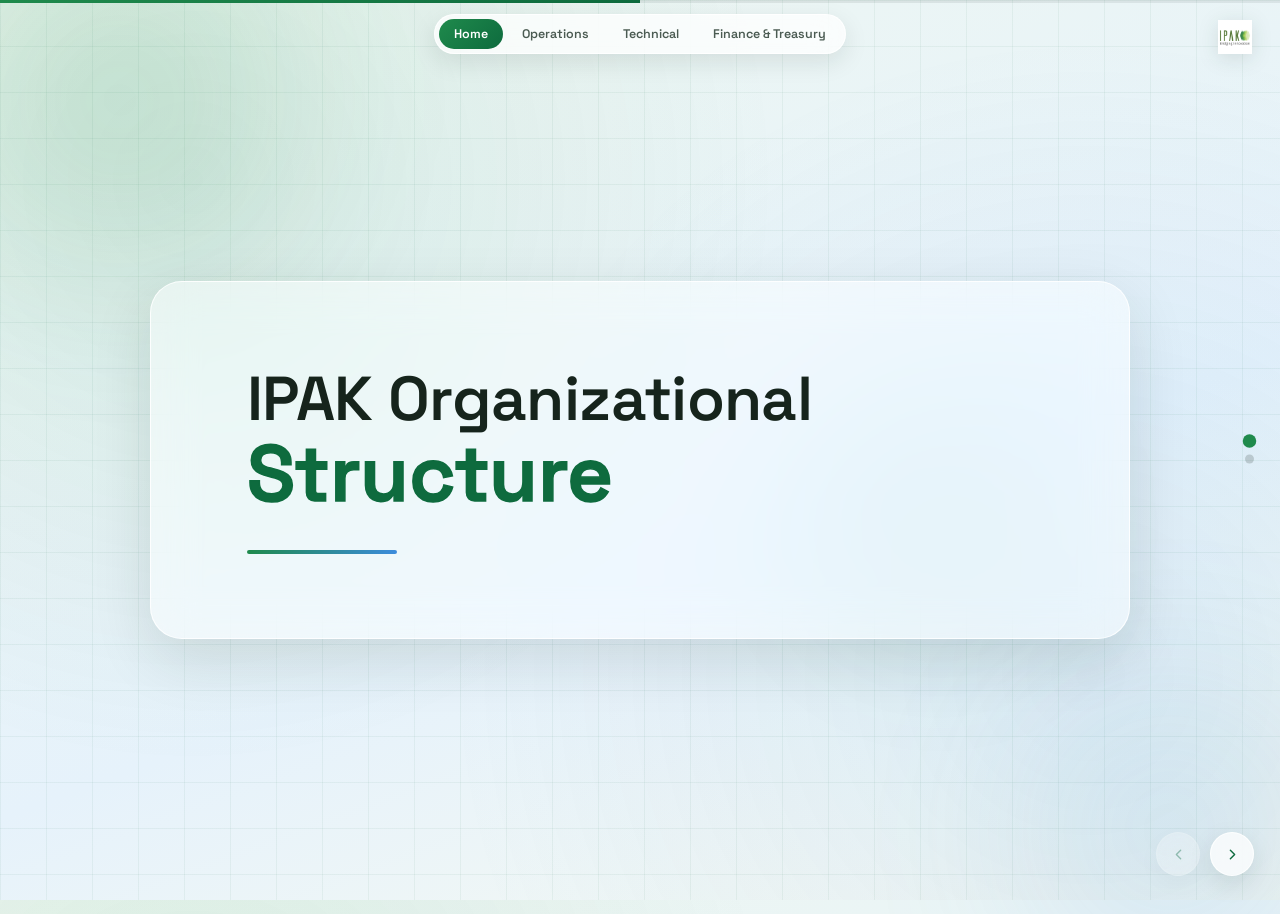
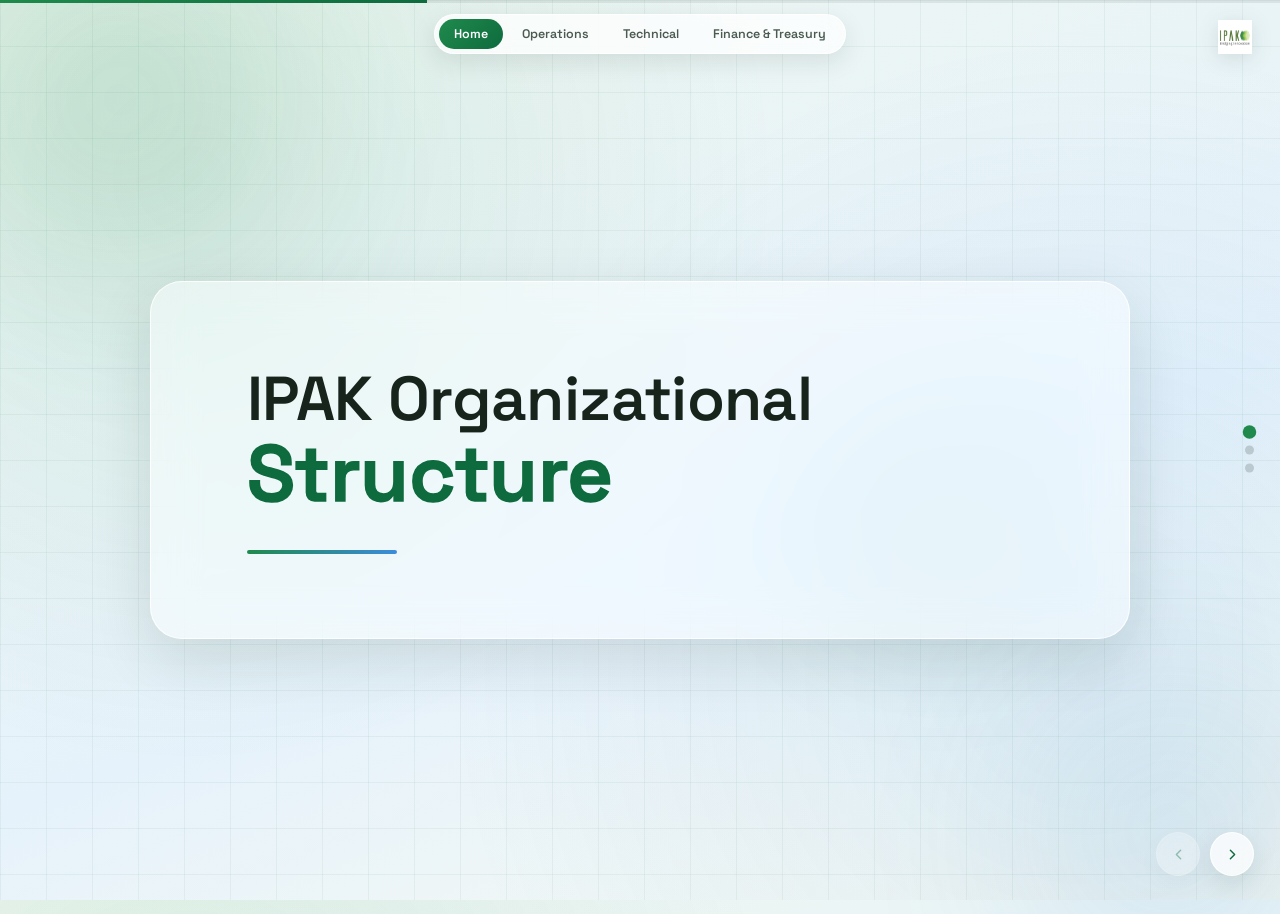
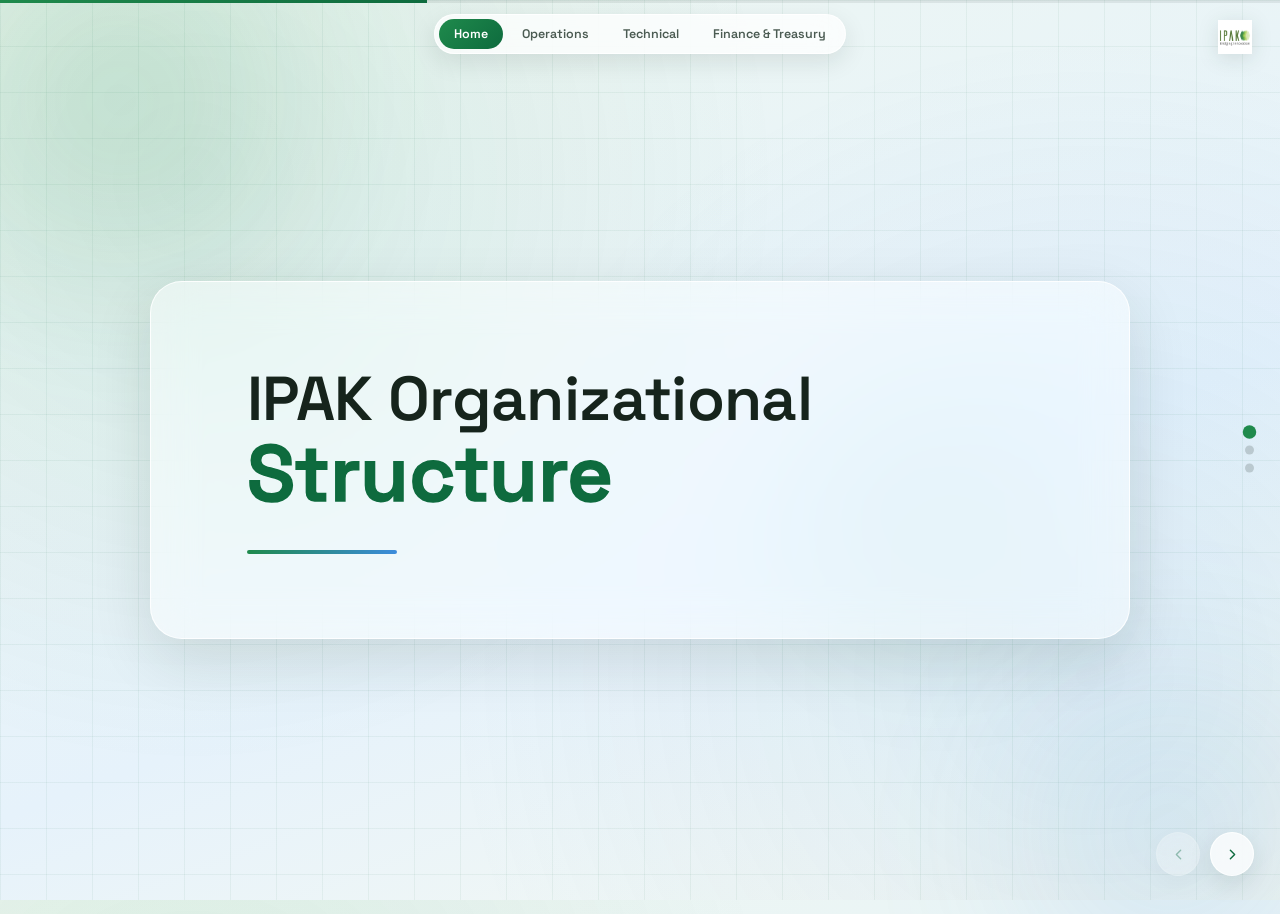
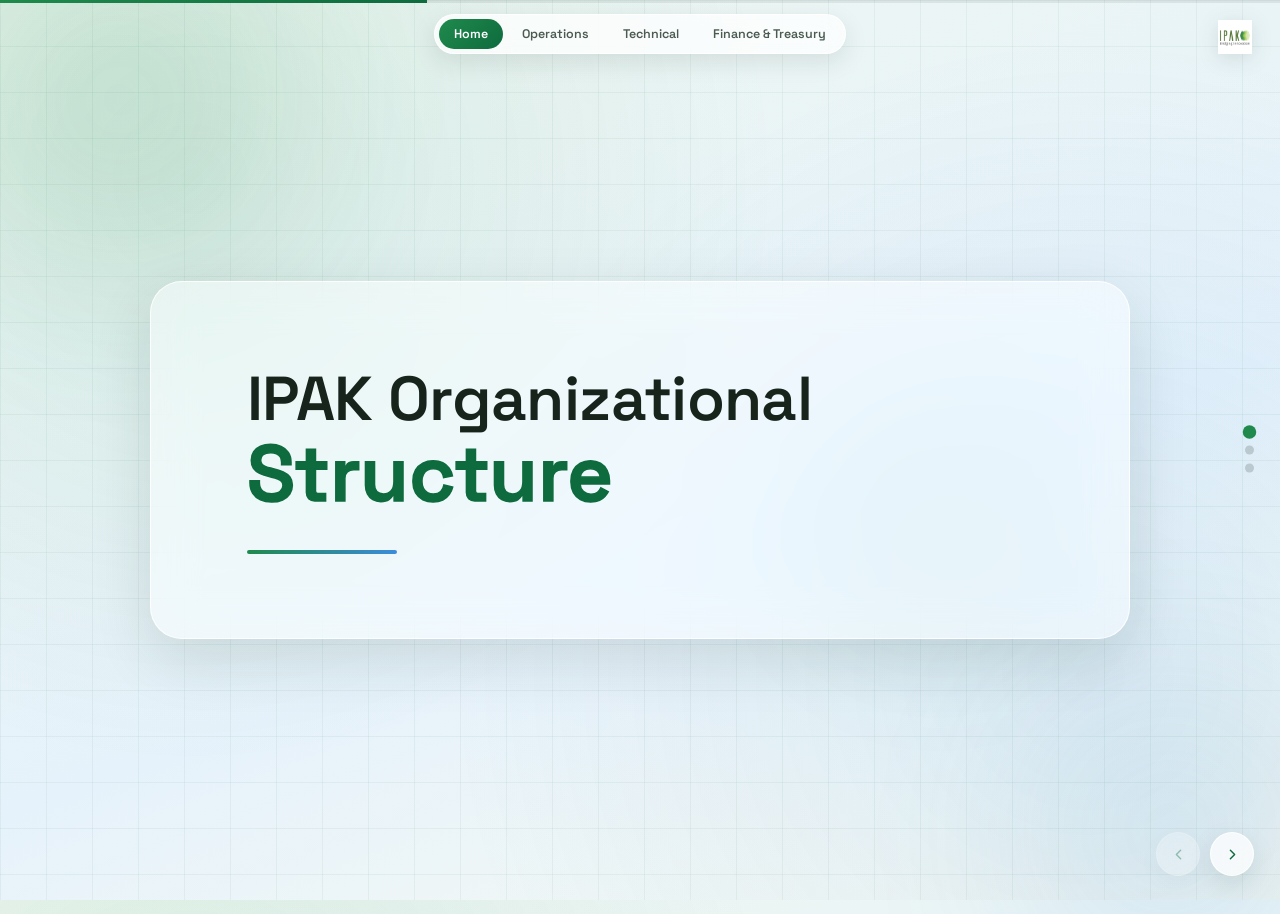
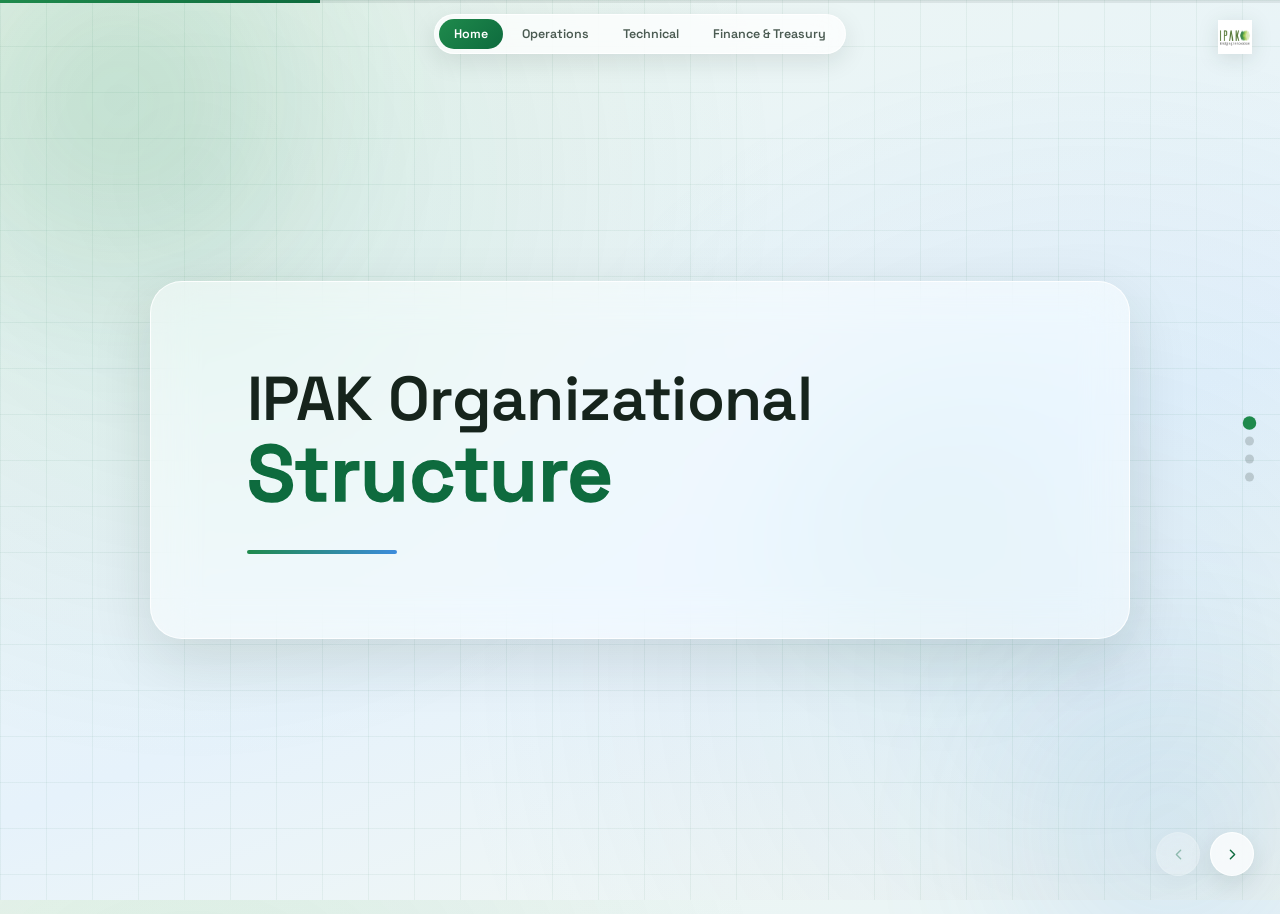
